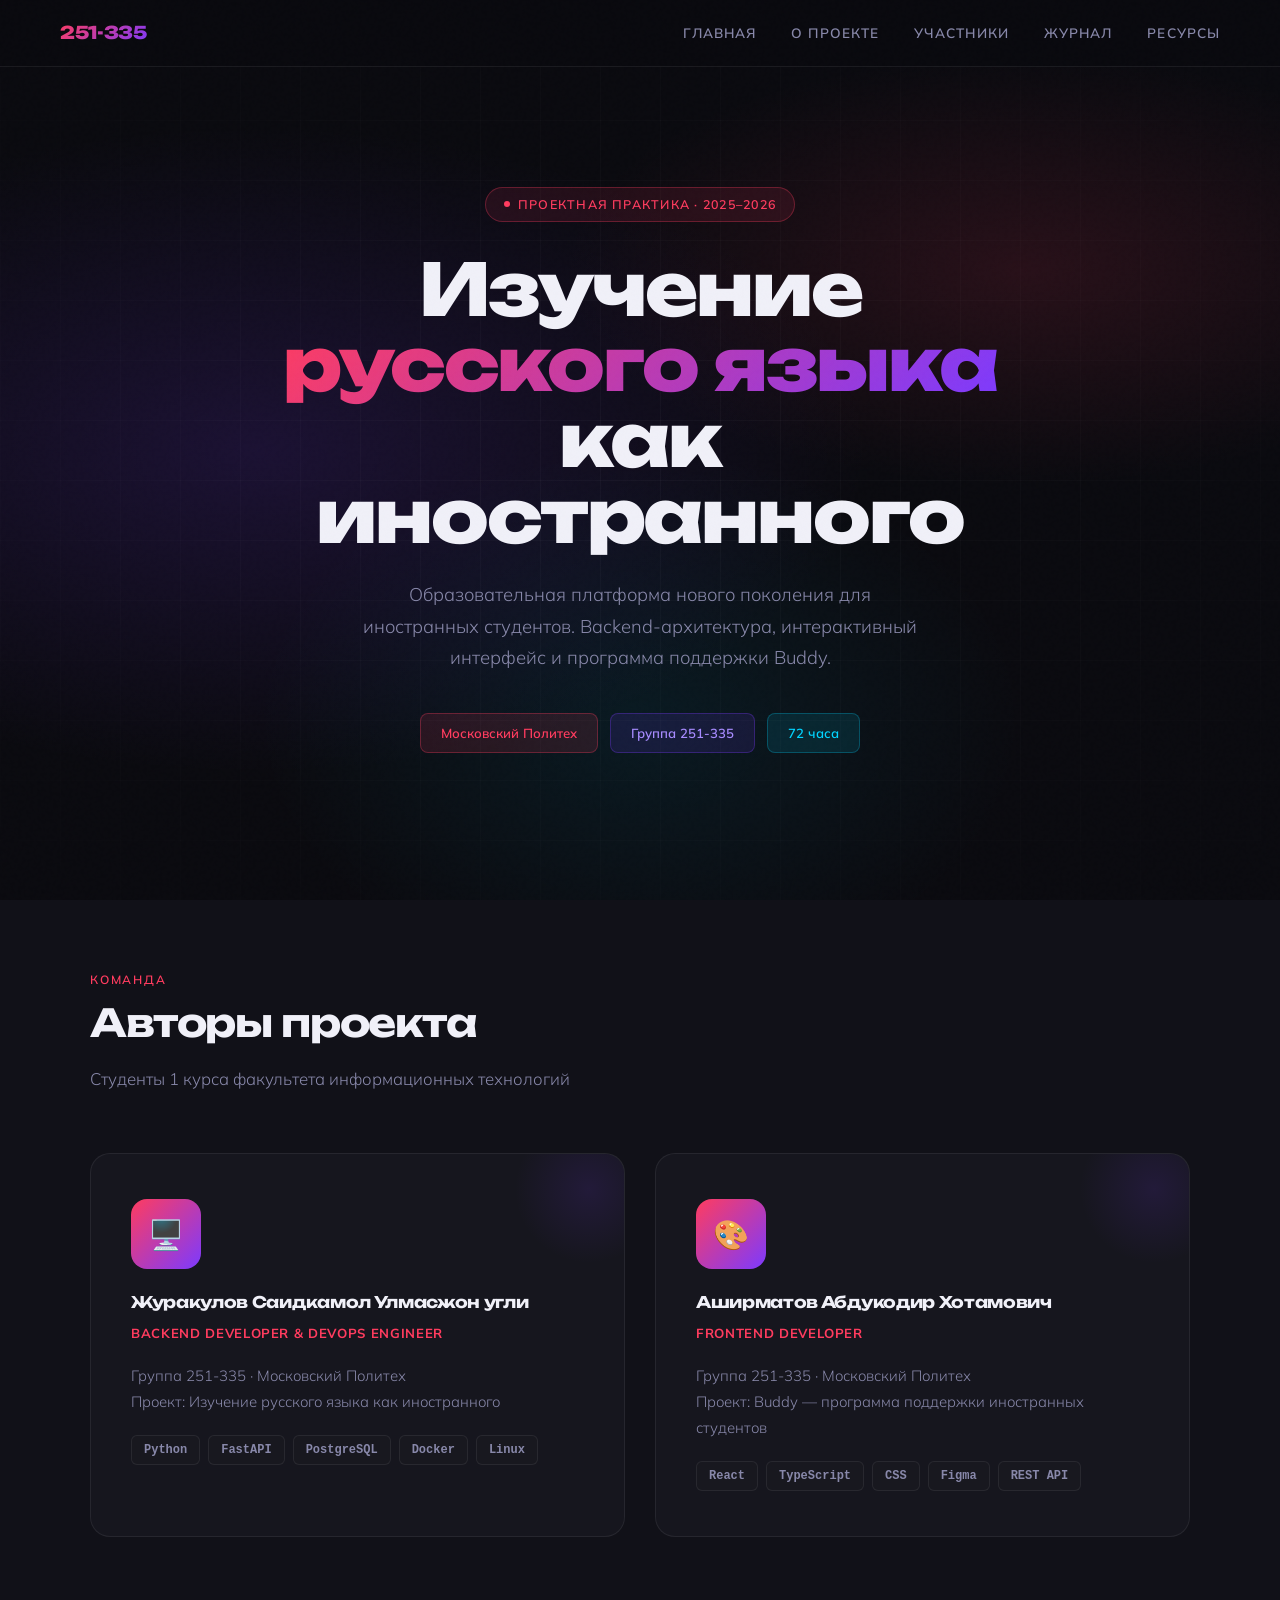
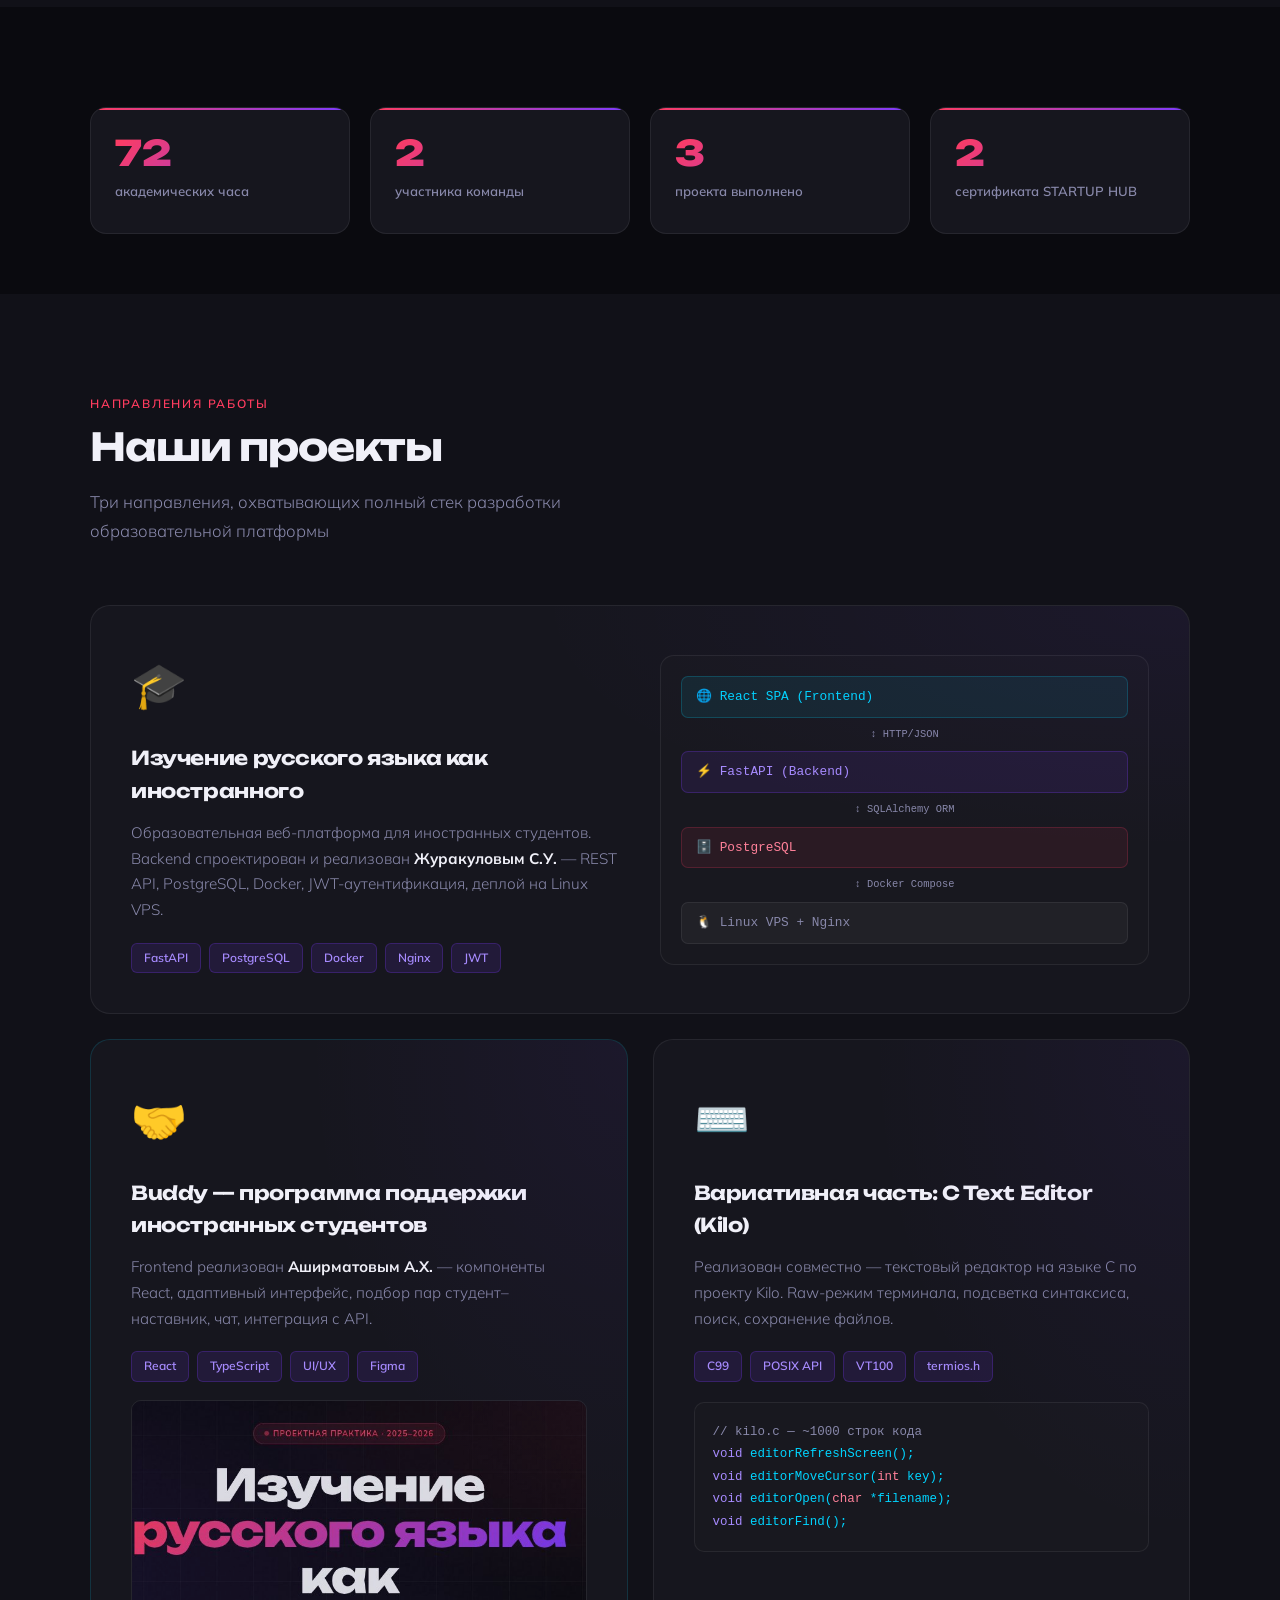
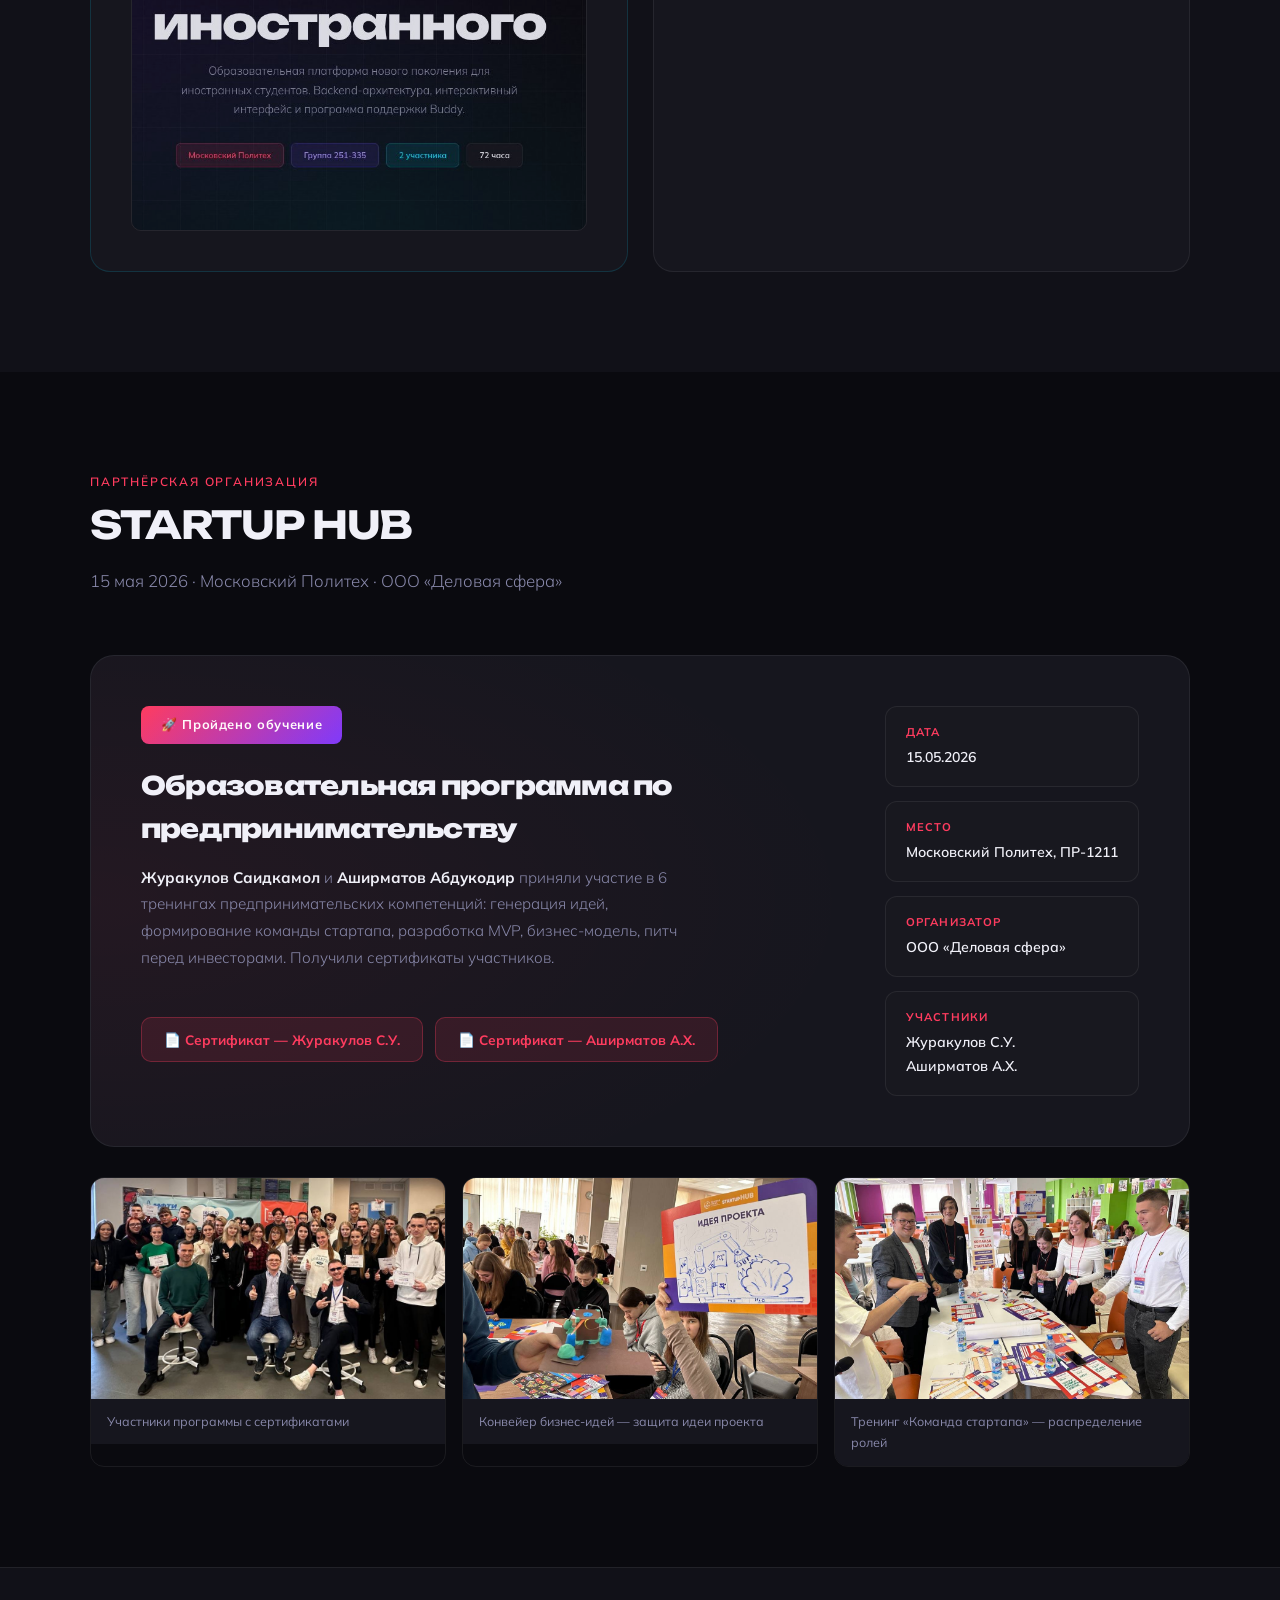
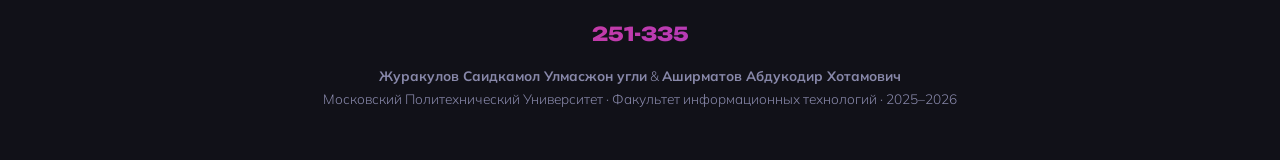
==== index.html @ aa615dcf "full" ====
<!DOCTYPE html>
<html lang="ru">
<head>
  <meta charset="UTF-8" />
  <meta name="viewport" content="width=device-width, initial-scale=1.0" />
  <title>Проектная практика — Группа 251-335</title>
  <link rel="stylesheet" href="style.css" />
</head>
<body>

<nav>
  <a href="index.html" class="nav-logo">251-335</a>
  <ul class="nav-links">
    <li><a href="index.html">Главная</a></li>
    <li><a href="about.html">О проекте</a></li>
    <li><a href="members.html">Участники</a></li>
    <li><a href="journal.html">Журнал</a></li>
    <li><a href="resources.html">Ресурсы</a></li>
  </ul>
</nav>

<!-- HERO -->
<section class="hero">
  <div class="hero-bg"></div>
  <div class="hero-grid"></div>
  <div class="hero-content">
    <div class="hero-tag">Проектная практика · 2025–2026</div>
    <h1>Изучение <span class="grad">русского языка</span><br/>как иностранного</h1>
    <p>Образовательная платформа нового поколения для иностранных студентов. Backend-архитектура, интерактивный интерфейс и программа поддержки Buddy.</p>
    <div class="hero-badges">
      <span class="badge accent">Московский Политех</span>
      <span class="badge accent2">Группа 251-335</span>
      <span class="badge accent3">72 часа</span>
    </div>
  </div>
</section>

<!-- TEAM INTRO -->
<section style="background:var(--bg2); padding:70px 60px;">
  <div class="container">
    <div class="section-label">Команда</div>
    <h2 class="section-title">Авторы проекта</h2>
    <p class="section-desc">Студенты 1 курса факультета информационных технологий</p>
    <div class="members-grid">
      <div class="member-card">
        <div class="member-avatar">🖥️</div>
        <h3>Журакулов Саидкамол Улмасжон угли</h3>
        <div class="member-role">Backend Developer &amp; DevOps Engineer</div>
        <p>Группа 251-335 · Московский Политех<br/>Проект: Изучение русского языка как иностранного</p>
        <div class="member-skills">
          <span class="skill-tag">Python</span>
          <span class="skill-tag">FastAPI</span>
          <span class="skill-tag">PostgreSQL</span>
          <span class="skill-tag">Docker</span>
          <span class="skill-tag">Linux</span>
        </div>
      </div>
      <div class="member-card">
        <div class="member-avatar">🎨</div>
        <h3>Аширматов Абдукодир Хотамович</h3>
        <div class="member-role">Frontend Developer</div>
        <p>Группа 251-335 · Московский Политех<br/>Проект: Buddy — программа поддержки иностранных студентов</p>
        <div class="member-skills">
          <span class="skill-tag">React</span>
          <span class="skill-tag">TypeScript</span>
          <span class="skill-tag">CSS</span>
          <span class="skill-tag">Figma</span>
          <span class="skill-tag">REST API</span>
        </div>
      </div>
    </div>
  </div>
</section>

<!-- STATS -->
<section style="background:var(--bg); padding:60px;">
  <div class="container">
    <div class="about-stats" style="grid-template-columns:repeat(4,1fr);">
      <div class="stat-box"><span class="num">72</span><span class="label">академических часа</span></div>
      <div class="stat-box"><span class="num">2</span><span class="label">участника команды</span></div>
      <div class="stat-box"><span class="num">3</span><span class="label">проекта выполнено</span></div>
      <div class="stat-box"><span class="num">2</span><span class="label">сертификата STARTUP HUB</span></div>
    </div>
  </div>
</section>

<!-- PROJECTS -->
<section style="background:var(--bg2);">
  <div class="container">
    <div class="section-label">Направления работы</div>
    <h2 class="section-title">Наши проекты</h2>
    <p class="section-desc">Три направления, охватывающих полный стек разработки образовательной платформы</p>

    <div class="project-card featured" style="margin-bottom:25px;">
      <div>
        <div class="project-icon">🎓</div>
        <h3>Изучение русского языка как иностранного</h3>
        <p>Образовательная веб-платформа для иностранных студентов. Backend спроектирован и реализован <strong style="color:var(--text);">Журакуловым С.У.</strong> — REST API, PostgreSQL, Docker, JWT-аутентификация, деплой на Linux VPS.</p>
        <div class="project-tags">
          <span class="ptag">FastAPI</span><span class="ptag">PostgreSQL</span>
          <span class="ptag">Docker</span><span class="ptag">Nginx</span><span class="ptag">JWT</span>
        </div>
      </div>
      <div>
        <div style="background:var(--bg3);border:1px solid var(--border);border-radius:14px;padding:20px;font-family:'Courier New',monospace;font-size:0.8rem;display:flex;flex-direction:column;gap:8px;">
          <div style="background:rgba(0,212,255,0.08);border:1px solid rgba(0,212,255,0.2);border-radius:7px;padding:9px 14px;color:#00d4ff;">🌐 React SPA (Frontend)</div>
          <div style="text-align:center;color:var(--muted);font-size:0.65rem;">↕ HTTP/JSON</div>
          <div style="background:rgba(124,58,255,0.1);border:1px solid rgba(124,58,255,0.25);border-radius:7px;padding:9px 14px;color:#a78bff;">⚡ FastAPI (Backend)</div>
          <div style="text-align:center;color:var(--muted);font-size:0.65rem;">↕ SQLAlchemy ORM</div>
          <div style="background:rgba(255,60,95,0.08);border:1px solid rgba(255,60,95,0.2);border-radius:7px;padding:9px 14px;color:#ff8099;">🗄️ PostgreSQL</div>
          <div style="text-align:center;color:var(--muted);font-size:0.65rem;">↕ Docker Compose</div>
          <div style="background:rgba(255,255,255,0.04);border:1px solid var(--border);border-radius:7px;padding:9px 14px;color:var(--muted);">🐧 Linux VPS + Nginx</div>
        </div>
      </div>
    </div>

    <div class="projects-grid">
      <div class="project-card" style="border-color:rgba(0,212,255,0.15);">
        <div class="project-icon">🤝</div>
        <h3>Buddy — программа поддержки иностранных студентов</h3>
        <p>Frontend реализован <strong style="color:var(--text);">Аширматовым А.Х.</strong> — компоненты React, адаптивный интерфейс, подбор пар студент–наставник, чат, интеграция с API.</p>
        <div class="project-tags" style="margin-top:14px;">
          <span class="ptag">React</span><span class="ptag">TypeScript</span>
          <span class="ptag">UI/UX</span><span class="ptag">Figma</span>
        </div>
        <div style="margin-top:18px;border-radius:10px;overflow:hidden;border:1px solid var(--border);">
          <img src="img/buddy_screenshot.png" alt="Buddy platform screenshot" style="width:100%;display:block;opacity:0.9;" />
        </div>
      </div>

      <div class="project-card">
        <div class="project-icon">⌨️</div>
        <h3>Вариативная часть: C Text Editor (Kilo)</h3>
        <p>Реализован совместно — текстовый редактор на языке C по проекту Kilo. Raw-режим терминала, подсветка синтаксиса, поиск, сохранение файлов.</p>
        <div class="project-tags" style="margin-top:14px;">
          <span class="ptag">C99</span><span class="ptag">POSIX API</span>
          <span class="ptag">VT100</span><span class="ptag">termios.h</span>
        </div>
        <div style="margin-top:20px;background:var(--bg3);border:1px solid var(--border);border-radius:10px;padding:18px;font-family:'Courier New',monospace;font-size:0.78rem;color:#00d4ff;line-height:1.8;">
          <span style="color:var(--muted);">// kilo.c — ~1000 строк кода</span><br/>
          <span style="color:#a78bff;">void</span> editorRefreshScreen();<br/>
          <span style="color:#a78bff;">void</span> editorMoveCursor(<span style="color:#ff8099;">int</span> key);<br/>
          <span style="color:#a78bff;">void</span> editorOpen(<span style="color:#ff8099;">char</span> *filename);<br/>
          <span style="color:#a78bff;">void</span> editorFind();<br/>
        </div>
      </div>
    </div>
  </div>
</section>

<!-- STARTUP HUB -->
<section style="background:var(--bg);">
  <div class="container">
    <div class="section-label">Партнёрская организация</div>
    <h2 class="section-title">STARTUP HUB</h2>
    <p class="section-desc">15 мая 2026 · Московский Политех · ООО «Деловая сфера»</p>

    <div class="event-card">
      <div>
        <div class="event-badge">🚀 Пройдено обучение</div>
        <h3>Образовательная программа по предпринимательству</h3>
        <p>
          <strong style="color:var(--text);">Журакулов Саидкамол</strong> и
          <strong style="color:var(--text);">Аширматов Абдукодир</strong> приняли участие
          в 6 тренингах предпринимательских компетенций: генерация идей, формирование команды стартапа,
          разработка MVP, бизнес-модель, питч перед инвесторами. Получили сертификаты участников.
        </p>
        <div style="display:flex;gap:12px;flex-wrap:wrap;margin-top:22px;">
          <a href="img/cert1.pdf" target="_blank" class="cert-link">📄 Сертификат — Журакулов С.У.</a>
          <a href="img/cert2.pdf" target="_blank" class="cert-link">📄 Сертификат — Аширматов А.Х.</a>
        </div>
      </div>
      <div class="event-meta">
        <div class="meta-item"><div class="mi-label">Дата</div><div class="mi-val">15.05.2026</div></div>
        <div class="meta-item"><div class="mi-label">Место</div><div class="mi-val">Московский Политех, ПР-1211</div></div>
        <div class="meta-item"><div class="mi-label">Организатор</div><div class="mi-val">ООО «Деловая сфера»</div></div>
        <div class="meta-item"><div class="mi-label">Участники</div><div class="mi-val">Журакулов С.У.<br/>Аширматов А.Х.</div></div>
      </div>
    </div>

    <div style="display:grid;grid-template-columns:1fr 1fr 1fr;gap:16px;margin-top:30px;">
      <div style="border-radius:14px;overflow:hidden;border:1px solid var(--border);">
        <img src="img/startup1.png" alt="Участники STARTUP HUB с сертификатами" style="width:100%;display:block;aspect-ratio:16/10;object-fit:cover;" />
        <div style="padding:12px 16px;background:var(--card);font-size:0.78rem;color:var(--muted);">Участники программы с сертификатами</div>
      </div>
      <div style="border-radius:14px;overflow:hidden;border:1px solid var(--border);">
        <img src="img/startup2.png" alt="Конвейер бизнес-идей" style="width:100%;display:block;aspect-ratio:16/10;object-fit:cover;" />
        <div style="padding:12px 16px;background:var(--card);font-size:0.78rem;color:var(--muted);">Конвейер бизнес-идей — защита идеи проекта</div>
      </div>
      <div style="border-radius:14px;overflow:hidden;border:1px solid var(--border);">
        <img src="img/startup3.png" alt="Команда стартапа" style="width:100%;display:block;aspect-ratio:16/10;object-fit:cover;" />
        <div style="padding:12px 16px;background:var(--card);font-size:0.78rem;color:var(--muted);">Тренинг «Команда стартапа» — распределение ролей</div>
      </div>
    </div>
  </div>
</section>

<footer>
  <div class="footer-logo">251-335</div>
  <p>
    <strong>Журакулов Саидкамол Улмасжон угли</strong> &amp;
    <strong>Аширматов Абдукодир Хотамович</strong><br/>
    Московский Политехнический Университет · Факультет информационных технологий · 2025–2026
  </p>
</footer>

</body>
</html>
---- style.css ----
@import url('https://fonts.googleapis.com/css2?family=Unbounded:wght@300;400;600;800&family=Mulish:ital,wght@0,300;0,400;0,600;1,300&display=swap');

:root {
  --bg: #0a0a0f;
  --bg2: #111118;
  --bg3: #18181f;
  --accent: #ff3c5f;
  --accent2: #7c3aff;
  --accent3: #00d4ff;
  --text: #f0f0f8;
  --muted: #8888aa;
  --card: #16161e;
  --border: rgba(255,255,255,0.07);
  --grad: linear-gradient(135deg, #ff3c5f, #7c3aff);
}

*, *::before, *::after { margin: 0; padding: 0; box-sizing: border-box; }

html { scroll-behavior: smooth; }

body {
  font-family: 'Mulish', sans-serif;
  background: var(--bg);
  color: var(--text);
  line-height: 1.7;
  overflow-x: hidden;
}

/* ── NOISE TEXTURE OVERLAY ── */
body::before {
  content: '';
  position: fixed;
  inset: 0;
  background-image: url("data:image/svg+xml,%3Csvg viewBox='0 0 256 256' xmlns='http://www.w3.org/2000/svg'%3E%3Cfilter id='n'%3E%3CfeTurbulence type='fractalNoise' baseFrequency='0.9' numOctaves='4' stitchTiles='stitch'/%3E%3C/filter%3E%3Crect width='100%25' height='100%25' filter='url(%23n)' opacity='0.035'/%3E%3C/svg%3E");
  pointer-events: none;
  z-index: 9999;
  opacity: 0.4;
}

/* ── NAVBAR ── */
nav {
  position: fixed;
  top: 0; left: 0; right: 0;
  z-index: 1000;
  display: flex;
  justify-content: space-between;
  align-items: center;
  padding: 18px 60px;
  background: rgba(10,10,15,0.85);
  backdrop-filter: blur(20px);
  border-bottom: 1px solid var(--border);
}

.nav-logo {
  font-family: 'Unbounded', sans-serif;
  font-weight: 800;
  font-size: 1.1rem;
  text-decoration: none;
  background: var(--grad);
  -webkit-background-clip: text;
  -webkit-text-fill-color: transparent;
  background-clip: text;
  letter-spacing: -0.02em;
}

.nav-links {
  display: flex;
  gap: 35px;
  list-style: none;
}

.nav-links a {
  color: var(--muted);
  text-decoration: none;
  font-size: 0.85rem;
  font-weight: 600;
  letter-spacing: 0.08em;
  text-transform: uppercase;
  transition: color 0.3s;
}

.nav-links a:hover { color: var(--text); }

/* ── HERO ── */
.hero {
  min-height: 100vh;
  display: flex;
  align-items: center;
  justify-content: center;
  text-align: center;
  padding: 120px 40px 80px;
  position: relative;
  overflow: hidden;
}

.hero-bg {
  position: absolute;
  inset: 0;
  background:
    radial-gradient(ellipse 80% 60% at 20% 50%, rgba(124,58,255,0.15) 0%, transparent 60%),
    radial-gradient(ellipse 60% 40% at 80% 30%, rgba(255,60,95,0.12) 0%, transparent 60%),
    radial-gradient(ellipse 50% 50% at 50% 80%, rgba(0,212,255,0.08) 0%, transparent 60%);
}

.hero-grid {
  position: absolute;
  inset: 0;
  background-image:
    linear-gradient(rgba(255,255,255,0.03) 1px, transparent 1px),
    linear-gradient(90deg, rgba(255,255,255,0.03) 1px, transparent 1px);
  background-size: 60px 60px;
  mask-image: radial-gradient(ellipse 80% 80% at 50% 50%, black, transparent);
}

.hero-content { position: relative; z-index: 1; max-width: 800px; }

.hero-tag {
  display: inline-flex;
  align-items: center;
  gap: 8px;
  background: rgba(255,60,95,0.1);
  border: 1px solid rgba(255,60,95,0.3);
  color: #ff3c5f;
  padding: 6px 18px;
  border-radius: 100px;
  font-size: 0.78rem;
  font-weight: 600;
  letter-spacing: 0.1em;
  text-transform: uppercase;
  margin-bottom: 30px;
  animation: fadeUp 0.8s ease both;
}

.hero-tag::before {
  content: '';
  width: 6px; height: 6px;
  background: #ff3c5f;
  border-radius: 50%;
  animation: pulse 2s infinite;
}

@keyframes pulse {
  0%, 100% { opacity: 1; transform: scale(1); }
  50% { opacity: 0.5; transform: scale(1.3); }
}

.hero h1 {
  font-family: 'Unbounded', sans-serif;
  font-size: clamp(2.2rem, 6vw, 4.5rem);
  font-weight: 800;
  line-height: 1.05;
  letter-spacing: -0.03em;
  margin-bottom: 25px;
  animation: fadeUp 0.8s 0.1s ease both;
}

.hero h1 .grad {
  background: var(--grad);
  -webkit-background-clip: text;
  -webkit-text-fill-color: transparent;
  background-clip: text;
}

.hero p {
  font-size: 1.15rem;
  color: var(--muted);
  max-width: 560px;
  margin: 0 auto 40px;
  font-weight: 300;
  animation: fadeUp 0.8s 0.2s ease both;
}

.hero-badges {
  display: flex;
  gap: 12px;
  justify-content: center;
  flex-wrap: wrap;
  animation: fadeUp 0.8s 0.3s ease both;
}

.badge {
  background: var(--card);
  border: 1px solid var(--border);
  color: var(--text);
  padding: 8px 20px;
  border-radius: 8px;
  font-size: 0.82rem;
  font-weight: 600;
}

.badge.accent { background: rgba(255,60,95,0.12); border-color: rgba(255,60,95,0.3); color: #ff3c5f; }
.badge.accent2 { background: rgba(124,58,255,0.12); border-color: rgba(124,58,255,0.3); color: #a78bff; }
.badge.accent3 { background: rgba(0,212,255,0.1); border-color: rgba(0,212,255,0.25); color: #00d4ff; }

@keyframes fadeUp {
  from { opacity: 0; transform: translateY(24px); }
  to { opacity: 1; transform: translateY(0); }
}

/* ── SECTIONS ── */
section { padding: 100px 60px; }

.container { max-width: 1100px; margin: 0 auto; }

.section-label {
  font-size: 0.75rem;
  font-weight: 600;
  letter-spacing: 0.15em;
  text-transform: uppercase;
  color: var(--accent);
  margin-bottom: 12px;
}

.section-title {
  font-family: 'Unbounded', sans-serif;
  font-size: clamp(1.8rem, 3vw, 2.8rem);
  font-weight: 700;
  letter-spacing: -0.03em;
  line-height: 1.1;
  margin-bottom: 20px;
  color: var(--text);
}

.section-desc {
  color: var(--muted);
  font-size: 1.05rem;
  max-width: 560px;
  font-weight: 300;
  margin-bottom: 60px;
}

/* ── ABOUT SECTION ── */
#about { background: var(--bg2); }

.about-grid {
  display: grid;
  grid-template-columns: 1fr 1fr;
  gap: 60px;
  align-items: start;
}

.about-stats {
  display: grid;
  grid-template-columns: 1fr 1fr;
  gap: 20px;
  margin-top: 40px;
}

.stat-box {
  background: var(--card);
  border: 1px solid var(--border);
  border-radius: 16px;
  padding: 28px 24px;
  position: relative;
  overflow: hidden;
}

.stat-box::before {
  content: '';
  position: absolute;
  top: 0; left: 0; right: 0;
  height: 2px;
  background: var(--grad);
}

.stat-box .num {
  font-family: 'Unbounded', sans-serif;
  font-size: 2.2rem;
  font-weight: 800;
  background: var(--grad);
  -webkit-background-clip: text;
  -webkit-text-fill-color: transparent;
  background-clip: text;
  display: block;
  line-height: 1;
  margin-bottom: 6px;
}

.stat-box .label {
  color: var(--muted);
  font-size: 0.82rem;
  font-weight: 600;
}

.about-text p {
  color: var(--muted);
  margin-bottom: 18px;
  font-size: 1rem;
  font-weight: 300;
}

.about-text p strong { color: var(--text); font-weight: 600; }

.tech-list {
  display: flex;
  flex-wrap: wrap;
  gap: 10px;
  margin-top: 20px;
}

.tech-tag {
  background: var(--bg3);
  border: 1px solid var(--border);
  color: var(--muted);
  padding: 5px 14px;
  border-radius: 6px;
  font-size: 0.8rem;
  font-weight: 600;
  font-family: 'Courier New', monospace;
}

/* ── PROJECTS SECTION ── */
#projects { background: var(--bg); }

.projects-grid {
  display: grid;
  grid-template-columns: 1fr 1fr;
  gap: 25px;
}

.project-card {
  background: var(--card);
  border: 1px solid var(--border);
  border-radius: 20px;
  padding: 40px;
  position: relative;
  overflow: hidden;
  transition: border-color 0.3s, transform 0.3s;
  cursor: default;
}

.project-card:hover {
  border-color: rgba(255,60,95,0.3);
  transform: translateY(-4px);
}

.project-card.featured {
  grid-column: span 2;
  display: grid;
  grid-template-columns: 1fr 1fr;
  gap: 40px;
  align-items: center;
}

.project-card::after {
  content: '';
  position: absolute;
  top: 0; left: 0; right: 0; bottom: 0;
  background: radial-gradient(ellipse 60% 60% at 100% 0%, rgba(124,58,255,0.06), transparent);
  pointer-events: none;
}

.project-icon {
  font-size: 2.8rem;
  margin-bottom: 20px;
}

.project-card h3 {
  font-family: 'Unbounded', sans-serif;
  font-size: 1.2rem;
  font-weight: 700;
  margin-bottom: 12px;
  letter-spacing: -0.02em;
}

.project-card p {
  color: var(--muted);
  font-size: 0.95rem;
  font-weight: 300;
  line-height: 1.7;
  margin-bottom: 20px;
}

.project-tags { display: flex; flex-wrap: wrap; gap: 8px; }

.ptag {
  background: rgba(124,58,255,0.12);
  border: 1px solid rgba(124,58,255,0.25);
  color: #a78bff;
  padding: 4px 12px;
  border-radius: 6px;
  font-size: 0.75rem;
  font-weight: 600;
}

/* ── MEMBERS SECTION ── */
#members { background: var(--bg2); }

.members-grid {
  display: grid;
  grid-template-columns: 1fr 1fr;
  gap: 30px;
}

.member-card {
  background: var(--card);
  border: 1px solid var(--border);
  border-radius: 20px;
  padding: 45px 40px;
  position: relative;
  overflow: hidden;
  transition: border-color 0.3s;
}

.member-card:hover { border-color: rgba(255,60,95,0.25); }

.member-card::before {
  content: '';
  position: absolute;
  top: -40px; right: -40px;
  width: 150px; height: 150px;
  border-radius: 50%;
  background: radial-gradient(circle, rgba(124,58,255,0.12), transparent 70%);
}

.member-avatar {
  width: 70px; height: 70px;
  border-radius: 16px;
  background: var(--grad);
  display: flex;
  align-items: center;
  justify-content: center;
  font-size: 1.8rem;
  margin-bottom: 20px;
  position: relative;
  z-index: 1;
}

.member-card h3 {
  font-family: 'Unbounded', sans-serif;
  font-size: 1rem;
  font-weight: 700;
  margin-bottom: 6px;
  letter-spacing: -0.02em;
  position: relative;
  z-index: 1;
}

.member-role {
  color: var(--accent);
  font-size: 0.82rem;
  font-weight: 700;
  letter-spacing: 0.05em;
  text-transform: uppercase;
  margin-bottom: 18px;
  position: relative;
  z-index: 1;
}

.member-card p {
  color: var(--muted);
  font-size: 0.93rem;
  font-weight: 300;
  line-height: 1.75;
  margin-bottom: 20px;
  position: relative;
  z-index: 1;
}

.member-skills { display: flex; flex-wrap: wrap; gap: 8px; position: relative; z-index: 1; }

.skill-tag {
  background: var(--bg3);
  border: 1px solid var(--border);
  color: var(--muted);
  padding: 4px 12px;
  border-radius: 6px;
  font-size: 0.75rem;
  font-weight: 600;
  font-family: 'Courier New', monospace;
}

/* ── JOURNAL SECTION ── */
#journal { background: var(--bg); }

.journal-list { display: flex; flex-direction: column; gap: 20px; }

.journal-card {
  background: var(--card);
  border: 1px solid var(--border);
  border-radius: 16px;
  padding: 35px 40px;
  display: grid;
  grid-template-columns: 100px 1fr;
  gap: 35px;
  align-items: start;
  transition: border-color 0.3s;
}

.journal-card:hover { border-color: rgba(0,212,255,0.2); }

.journal-date {
  text-align: center;
  background: var(--bg3);
  border-radius: 12px;
  padding: 16px 12px;
  border: 1px solid var(--border);
}

.journal-date .month {
  font-size: 0.7rem;
  font-weight: 700;
  letter-spacing: 0.1em;
  text-transform: uppercase;
  color: var(--accent3);
  margin-bottom: 4px;
}

.journal-date .day {
  font-family: 'Unbounded', sans-serif;
  font-size: 2rem;
  font-weight: 800;
  color: var(--text);
  line-height: 1;
}

.journal-content h3 {
  font-family: 'Unbounded', sans-serif;
  font-size: 1.1rem;
  font-weight: 700;
  margin-bottom: 10px;
  letter-spacing: -0.02em;
}

.journal-content p {
  color: var(--muted);
  font-size: 0.95rem;
  font-weight: 300;
  line-height: 1.75;
}

.journal-tag {
  display: inline-block;
  margin-top: 14px;
  background: rgba(0,212,255,0.1);
  border: 1px solid rgba(0,212,255,0.2);
  color: var(--accent3);
  padding: 3px 12px;
  border-radius: 6px;
  font-size: 0.75rem;
  font-weight: 600;
}

/* ── RESOURCES SECTION ── */
#resources { background: var(--bg2); }

.resources-grid {
  display: grid;
  grid-template-columns: repeat(3, 1fr);
  gap: 20px;
}

.resource-card {
  background: var(--card);
  border: 1px solid var(--border);
  border-radius: 16px;
  padding: 28px;
  text-decoration: none;
  color: inherit;
  transition: border-color 0.3s, transform 0.3s;
  display: block;
}

.resource-card:hover {
  border-color: rgba(124,58,255,0.35);
  transform: translateY(-3px);
}

.resource-card .r-icon { font-size: 2rem; margin-bottom: 14px; }

.resource-card h4 {
  font-family: 'Unbounded', sans-serif;
  font-size: 0.9rem;
  font-weight: 700;
  margin-bottom: 8px;
  letter-spacing: -0.01em;
}

.resource-card p {
  color: var(--muted);
  font-size: 0.82rem;
  font-weight: 300;
  line-height: 1.6;
}

.resource-card .r-link {
  display: inline-block;
  margin-top: 14px;
  color: var(--accent2);
  font-size: 0.78rem;
  font-weight: 700;
  letter-spacing: 0.05em;
}

/* ── PARTNER EVENT SECTION ── */
#event { background: var(--bg); }

.event-card {
  background: var(--card);
  border: 1px solid var(--border);
  border-radius: 24px;
  padding: 50px;
  position: relative;
  overflow: hidden;
  display: grid;
  grid-template-columns: 1fr auto;
  gap: 40px;
  align-items: start;
}

.event-card::before {
  content: '';
  position: absolute;
  inset: 0;
  background: radial-gradient(ellipse 70% 70% at 0% 50%, rgba(255,60,95,0.06), transparent);
}

.event-badge {
  background: var(--grad);
  color: white;
  padding: 8px 20px;
  border-radius: 8px;
  font-size: 0.8rem;
  font-weight: 700;
  letter-spacing: 0.05em;
  display: inline-block;
  margin-bottom: 20px;
}

.event-card h3 {
  font-family: 'Unbounded', sans-serif;
  font-size: 1.6rem;
  font-weight: 800;
  letter-spacing: -0.03em;
  margin-bottom: 14px;
  position: relative;
}

.event-card > div:first-child p {
  color: var(--muted);
  font-size: 0.95rem;
  font-weight: 300;
  line-height: 1.75;
  max-width: 540px;
  position: relative;
}

.event-meta {
  display: flex;
  flex-direction: column;
  gap: 14px;
  min-width: 220px;
  position: relative;
}

.meta-item {
  background: var(--bg3);
  border: 1px solid var(--border);
  border-radius: 12px;
  padding: 16px 20px;
}

.meta-item .mi-label {
  font-size: 0.7rem;
  font-weight: 700;
  letter-spacing: 0.1em;
  text-transform: uppercase;
  color: var(--accent);
  margin-bottom: 4px;
}

.meta-item .mi-val {
  font-size: 0.88rem;
  font-weight: 600;
  color: var(--text);
}

.cert-link {
  display: inline-flex;
  align-items: center;
  gap: 8px;
  margin-top: 24px;
  background: rgba(255,60,95,0.12);
  border: 1px solid rgba(255,60,95,0.3);
  color: var(--accent);
  padding: 10px 22px;
  border-radius: 10px;
  text-decoration: none;
  font-size: 0.85rem;
  font-weight: 700;
  transition: background 0.3s;
  position: relative;
}

.cert-link:hover { background: rgba(255,60,95,0.2); }

/* ── FOOTER ── */
footer {
  background: var(--bg2);
  border-top: 1px solid var(--border);
  padding: 50px 60px;
  text-align: center;
}

footer .footer-logo {
  font-family: 'Unbounded', sans-serif;
  font-weight: 800;
  font-size: 1.2rem;
  background: var(--grad);
  -webkit-background-clip: text;
  -webkit-text-fill-color: transparent;
  background-clip: text;
  margin-bottom: 14px;
}

footer p {
  color: var(--muted);
  font-size: 0.85rem;
  font-weight: 300;
}

/* ── RESPONSIVE ── */
@media (max-width: 900px) {
  nav { padding: 15px 24px; }
  .nav-links { gap: 18px; }
  section { padding: 70px 24px; }
  .about-grid, .projects-grid, .members-grid { grid-template-columns: 1fr; }
  .project-card.featured { grid-column: 1; grid-template-columns: 1fr; }
  .resources-grid { grid-template-columns: 1fr 1fr; }
  .event-card { grid-template-columns: 1fr; }
  .journal-card { grid-template-columns: 1fr; }
}

@media (max-width: 560px) {
  .nav-links { display: none; }
  .resources-grid { grid-template-columns: 1fr; }
}
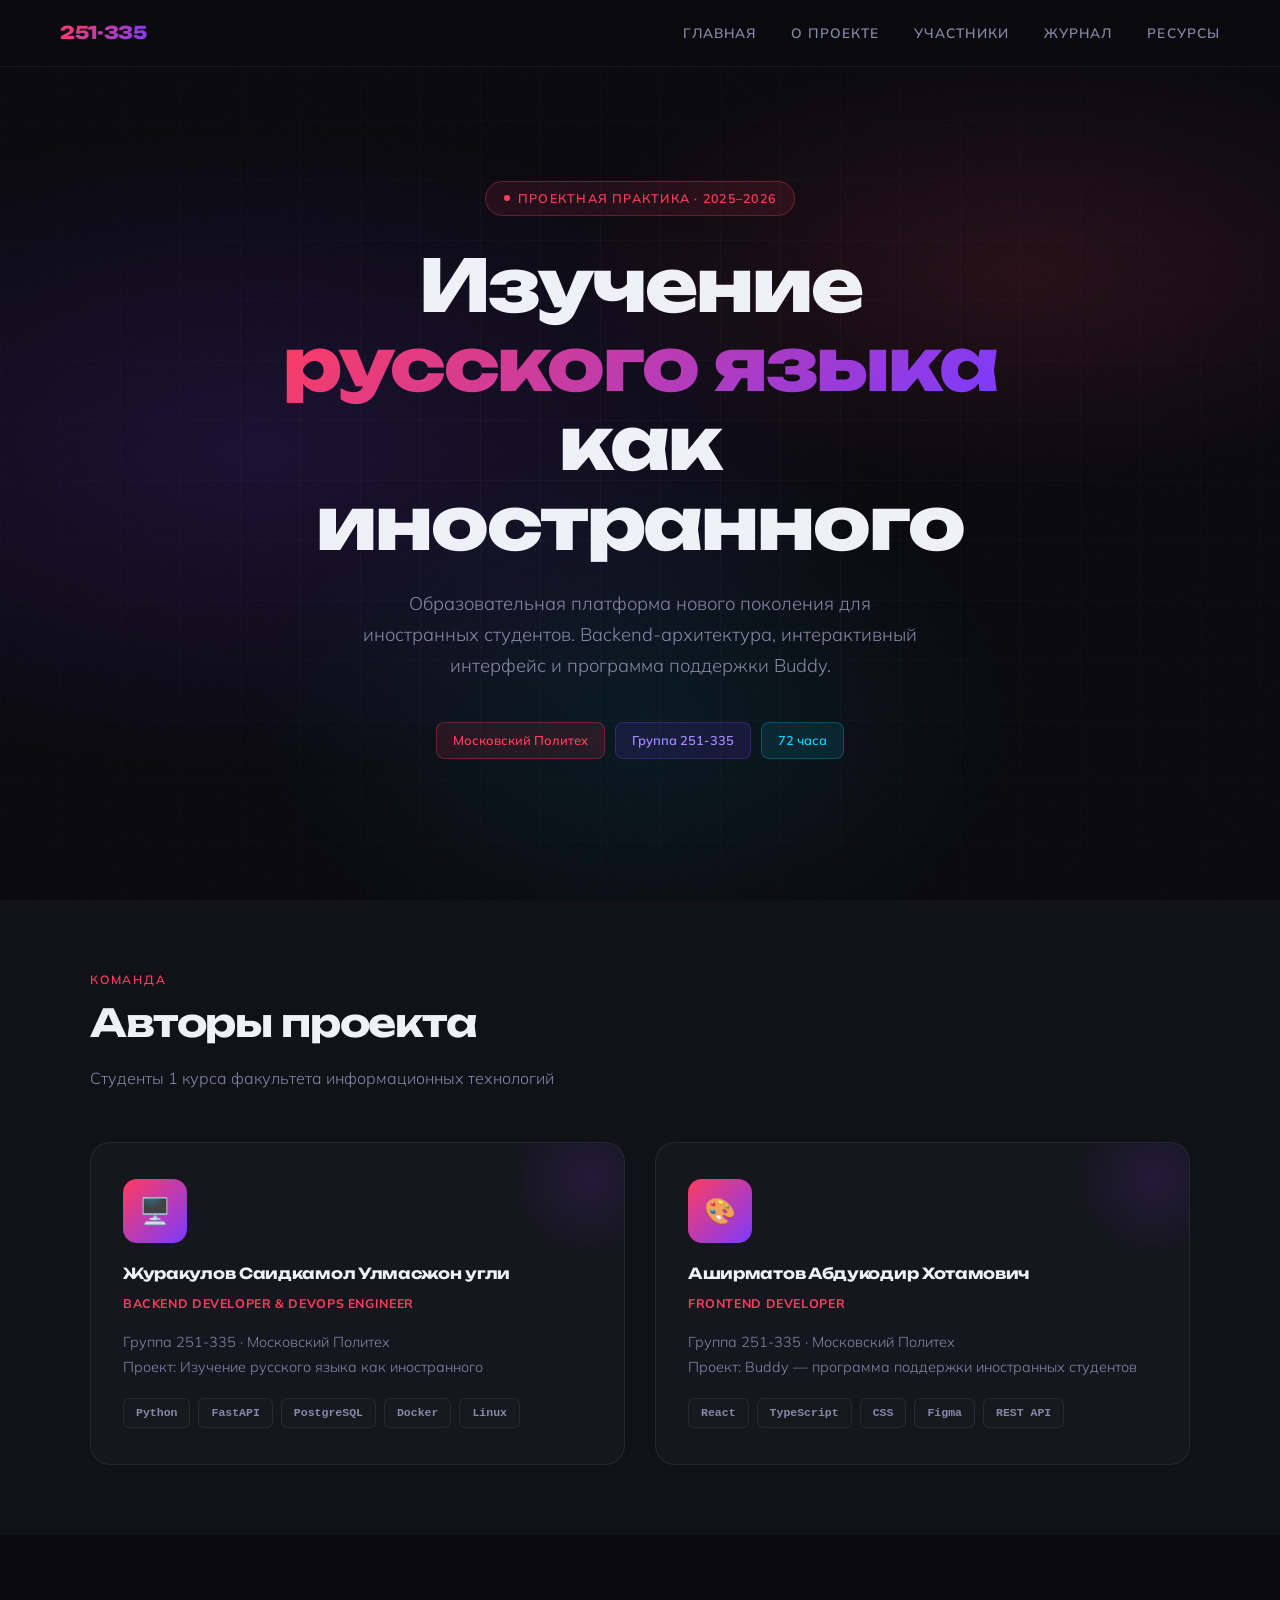
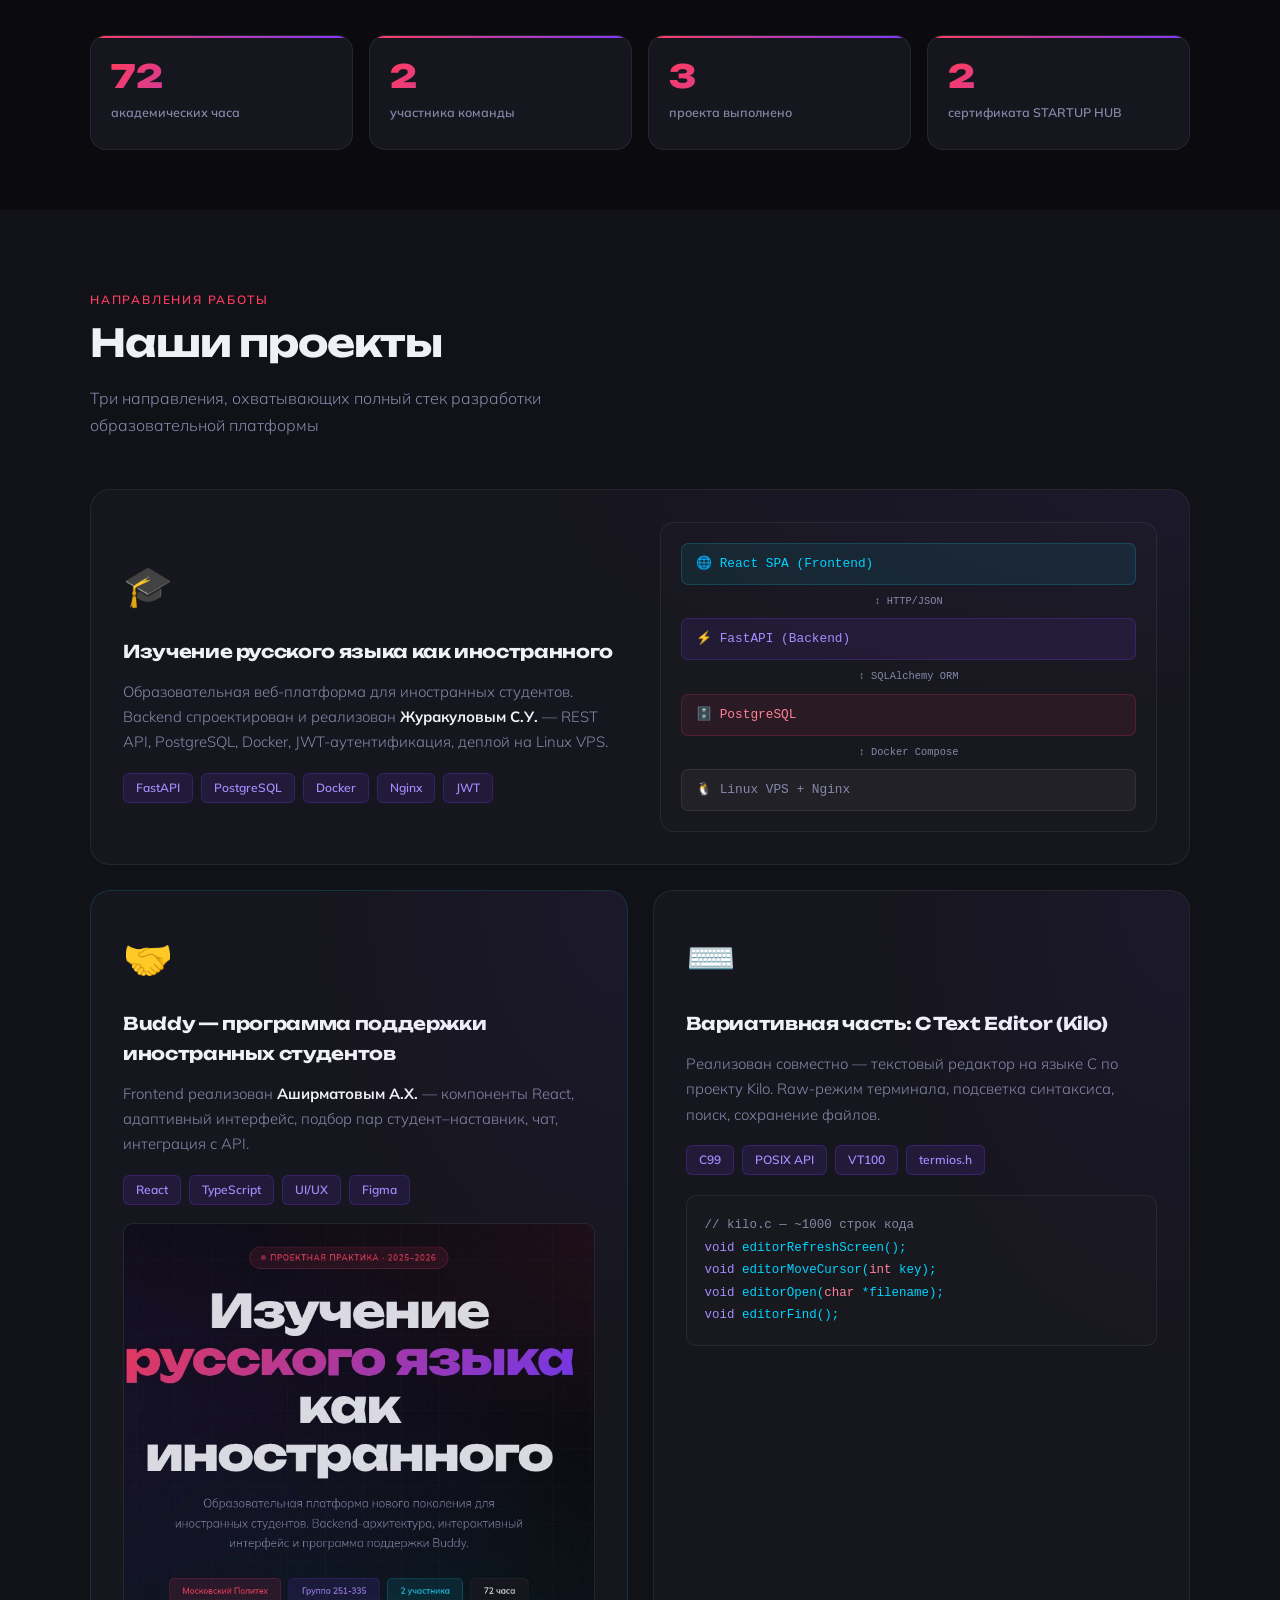
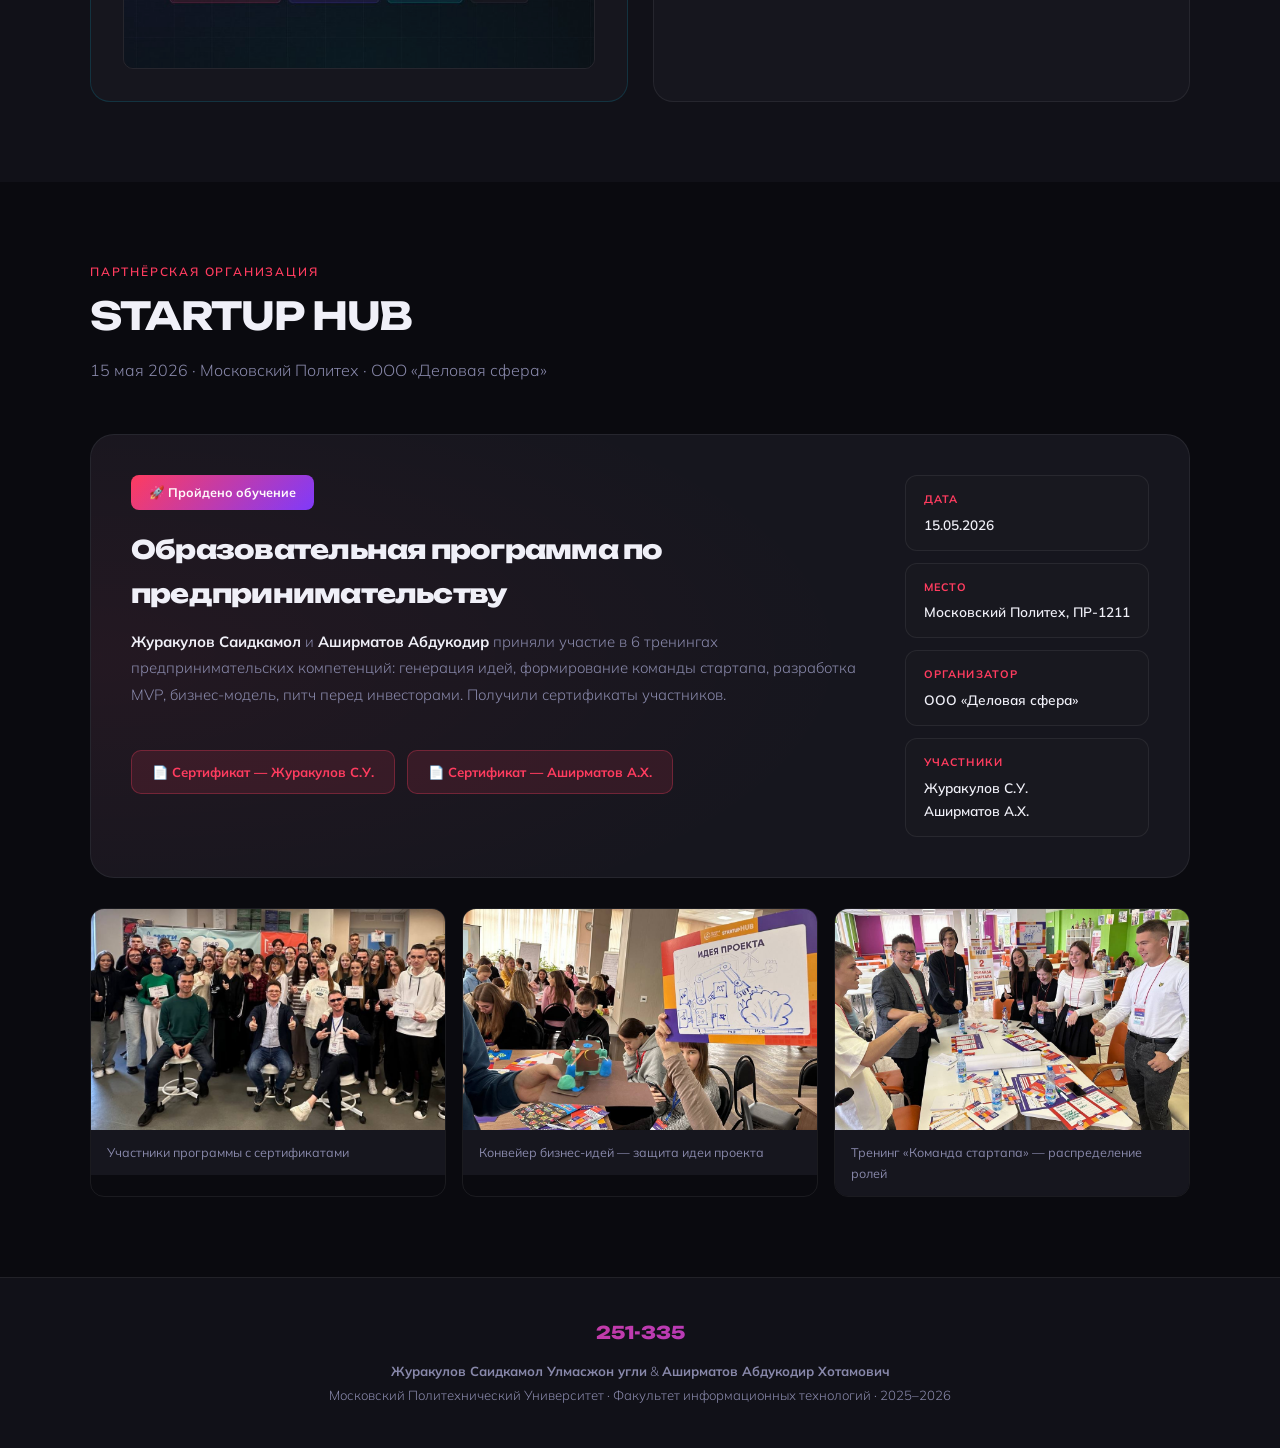
==== commit baec0df7: "adaptive" ====
--- a/index.html
+++ b/index.html
@@ -17,7 +17,18 @@
     <li><a href="journal.html">Журнал</a></li>
     <li><a href="resources.html">Ресурсы</a></li>
   </ul>
+  <button class="hamburger" id="hamburger" aria-label="Меню">
+    <span></span><span></span><span></span>
+  </button>
 </nav>
+
+<div class="mobile-menu" id="mobileMenu">
+  <a href="index.html" onclick="closeMenu()">Главная</a>
+  <a href="about.html" onclick="closeMenu()">О проекте</a>
+  <a href="members.html" onclick="closeMenu()">Участники</a>
+  <a href="journal.html" onclick="closeMenu()">Журнал</a>
+  <a href="resources.html" onclick="closeMenu()">Ресурсы</a>
+</div>
 
 <!-- HERO -->
 <section class="hero">
@@ -204,5 +215,20 @@
   </p>
 </footer>
 
+
+<script>
+const hamburger = document.getElementById("hamburger");
+const mobileMenu = document.getElementById("mobileMenu");
+hamburger.addEventListener("click", () => {
+  hamburger.classList.toggle("open");
+  mobileMenu.classList.toggle("open");
+  document.body.style.overflow = mobileMenu.classList.contains("open") ? "hidden" : "";
+});
+function closeMenu() {
+  hamburger.classList.remove("open");
+  mobileMenu.classList.remove("open");
+  document.body.style.overflow = "";
+}
+</script>
 </body>
 </html>
--- a/style.css
+++ b/style.css
@@ -15,9 +15,7 @@
 }
 
 *, *::before, *::after { margin: 0; padding: 0; box-sizing: border-box; }
-
 html { scroll-behavior: smooth; }
-
 body {
   font-family: 'Mulish', sans-serif;
   background: var(--bg);
@@ -26,7 +24,6 @@
   overflow-x: hidden;
 }
 
-/* ── NOISE TEXTURE OVERLAY ── */
 body::before {
   content: '';
   position: fixed;
@@ -46,7 +43,7 @@
   justify-content: space-between;
   align-items: center;
   padding: 18px 60px;
-  background: rgba(10,10,15,0.85);
+  background: rgba(10,10,15,0.92);
   backdrop-filter: blur(20px);
   border-bottom: 1px solid var(--border);
 }
@@ -61,6 +58,8 @@
   -webkit-text-fill-color: transparent;
   background-clip: text;
   letter-spacing: -0.02em;
+  position: relative;
+  z-index: 1001;
 }
 
 .nav-links {
@@ -78,8 +77,54 @@
   text-transform: uppercase;
   transition: color 0.3s;
 }
-
 .nav-links a:hover { color: var(--text); }
+
+/* ── HAMBURGER ── */
+.hamburger {
+  display: none;
+  flex-direction: column;
+  gap: 5px;
+  cursor: pointer;
+  padding: 4px;
+  z-index: 1001;
+  background: none;
+  border: none;
+}
+.hamburger span {
+  display: block;
+  width: 24px;
+  height: 2px;
+  background: var(--text);
+  border-radius: 2px;
+  transition: all 0.3s;
+}
+.hamburger.open span:nth-child(1) { transform: translateY(7px) rotate(45deg); }
+.hamburger.open span:nth-child(2) { opacity: 0; }
+.hamburger.open span:nth-child(3) { transform: translateY(-7px) rotate(-45deg); }
+
+/* ── MOBILE MENU ── */
+.mobile-menu {
+  display: none;
+  position: fixed;
+  top: 0; left: 0; right: 0; bottom: 0;
+  background: rgba(10,10,15,0.98);
+  z-index: 999;
+  flex-direction: column;
+  align-items: center;
+  justify-content: center;
+  gap: 32px;
+}
+.mobile-menu.open { display: flex; }
+.mobile-menu a {
+  color: var(--text);
+  text-decoration: none;
+  font-family: 'Unbounded', sans-serif;
+  font-size: 1.4rem;
+  font-weight: 700;
+  letter-spacing: -0.02em;
+  transition: color 0.3s;
+}
+.mobile-menu a:hover { color: var(--accent); }
 
 /* ── HERO ── */
 .hero {
@@ -88,31 +133,26 @@
   align-items: center;
   justify-content: center;
   text-align: center;
-  padding: 120px 40px 80px;
+  padding: 120px 24px 80px;
   position: relative;
   overflow: hidden;
 }
-
 .hero-bg {
-  position: absolute;
-  inset: 0;
+  position: absolute; inset: 0;
   background:
     radial-gradient(ellipse 80% 60% at 20% 50%, rgba(124,58,255,0.15) 0%, transparent 60%),
     radial-gradient(ellipse 60% 40% at 80% 30%, rgba(255,60,95,0.12) 0%, transparent 60%),
     radial-gradient(ellipse 50% 50% at 50% 80%, rgba(0,212,255,0.08) 0%, transparent 60%);
 }
-
 .hero-grid {
-  position: absolute;
-  inset: 0;
+  position: absolute; inset: 0;
   background-image:
     linear-gradient(rgba(255,255,255,0.03) 1px, transparent 1px),
     linear-gradient(90deg, rgba(255,255,255,0.03) 1px, transparent 1px);
   background-size: 60px 60px;
   mask-image: radial-gradient(ellipse 80% 80% at 50% 50%, black, transparent);
 }
-
-.hero-content { position: relative; z-index: 1; max-width: 800px; }
+.hero-content { position: relative; z-index: 1; max-width: 800px; width: 100%; }
 
 .hero-tag {
   display: inline-flex;
@@ -130,7 +170,6 @@
   margin-bottom: 30px;
   animation: fadeUp 0.8s ease both;
 }
-
 .hero-tag::before {
   content: '';
   width: 6px; height: 6px;
@@ -138,7 +177,6 @@
   border-radius: 50%;
   animation: pulse 2s infinite;
 }
-
 @keyframes pulse {
   0%, 100% { opacity: 1; transform: scale(1); }
   50% { opacity: 0.5; transform: scale(1.3); }
@@ -146,60 +184,54 @@
 
 .hero h1 {
   font-family: 'Unbounded', sans-serif;
-  font-size: clamp(2.2rem, 6vw, 4.5rem);
+  font-size: clamp(1.8rem, 6vw, 4.5rem);
   font-weight: 800;
-  line-height: 1.05;
+  line-height: 1.1;
   letter-spacing: -0.03em;
   margin-bottom: 25px;
   animation: fadeUp 0.8s 0.1s ease both;
 }
-
 .hero h1 .grad {
   background: var(--grad);
   -webkit-background-clip: text;
   -webkit-text-fill-color: transparent;
   background-clip: text;
 }
-
 .hero p {
-  font-size: 1.15rem;
+  font-size: clamp(0.95rem, 2.5vw, 1.15rem);
   color: var(--muted);
   max-width: 560px;
   margin: 0 auto 40px;
   font-weight: 300;
   animation: fadeUp 0.8s 0.2s ease both;
 }
-
 .hero-badges {
   display: flex;
-  gap: 12px;
+  gap: 10px;
   justify-content: center;
   flex-wrap: wrap;
   animation: fadeUp 0.8s 0.3s ease both;
 }
-
 .badge {
   background: var(--card);
   border: 1px solid var(--border);
   color: var(--text);
-  padding: 8px 20px;
+  padding: 7px 16px;
   border-radius: 8px;
-  font-size: 0.82rem;
-  font-weight: 600;
-}
-
-.badge.accent { background: rgba(255,60,95,0.12); border-color: rgba(255,60,95,0.3); color: #ff3c5f; }
+  font-size: 0.8rem;
+  font-weight: 600;
+}
+.badge.accent  { background: rgba(255,60,95,0.12); border-color: rgba(255,60,95,0.3); color: #ff3c5f; }
 .badge.accent2 { background: rgba(124,58,255,0.12); border-color: rgba(124,58,255,0.3); color: #a78bff; }
 .badge.accent3 { background: rgba(0,212,255,0.1); border-color: rgba(0,212,255,0.25); color: #00d4ff; }
 
 @keyframes fadeUp {
   from { opacity: 0; transform: translateY(24px); }
-  to { opacity: 1; transform: translateY(0); }
+  to   { opacity: 1; transform: translateY(0); }
 }
 
 /* ── SECTIONS ── */
-section { padding: 100px 60px; }
-
+section { padding: 80px 60px; }
 .container { max-width: 1100px; margin: 0 auto; }
 
 .section-label {
@@ -210,51 +242,43 @@
   color: var(--accent);
   margin-bottom: 12px;
 }
-
 .section-title {
   font-family: 'Unbounded', sans-serif;
-  font-size: clamp(1.8rem, 3vw, 2.8rem);
+  font-size: clamp(1.5rem, 3vw, 2.8rem);
   font-weight: 700;
   letter-spacing: -0.03em;
   line-height: 1.1;
   margin-bottom: 20px;
-  color: var(--text);
-}
-
+}
 .section-desc {
   color: var(--muted);
-  font-size: 1.05rem;
+  font-size: 1rem;
   max-width: 560px;
   font-weight: 300;
-  margin-bottom: 60px;
-}
-
-/* ── ABOUT SECTION ── */
-#about { background: var(--bg2); }
-
+  margin-bottom: 50px;
+}
+
+/* ── ABOUT ── */
 .about-grid {
   display: grid;
   grid-template-columns: 1fr 1fr;
   gap: 60px;
   align-items: start;
 }
-
 .about-stats {
   display: grid;
   grid-template-columns: 1fr 1fr;
-  gap: 20px;
+  gap: 16px;
   margin-top: 40px;
 }
-
 .stat-box {
   background: var(--card);
   border: 1px solid var(--border);
   border-radius: 16px;
-  padding: 28px 24px;
+  padding: 24px 20px;
   position: relative;
   overflow: hidden;
 }
-
 .stat-box::before {
   content: '';
   position: absolute;
@@ -262,10 +286,9 @@
   height: 2px;
   background: var(--grad);
 }
-
 .stat-box .num {
   font-family: 'Unbounded', sans-serif;
-  font-size: 2.2rem;
+  font-size: 2rem;
   font-weight: 800;
   background: var(--grad);
   -webkit-background-clip: text;
@@ -275,65 +298,33 @@
   line-height: 1;
   margin-bottom: 6px;
 }
-
-.stat-box .label {
-  color: var(--muted);
-  font-size: 0.82rem;
-  font-weight: 600;
-}
-
-.about-text p {
-  color: var(--muted);
-  margin-bottom: 18px;
-  font-size: 1rem;
-  font-weight: 300;
-}
-
+.stat-box .label { color: var(--muted); font-size: 0.78rem; font-weight: 600; }
+.about-text p { color: var(--muted); margin-bottom: 18px; font-size: 1rem; font-weight: 300; }
 .about-text p strong { color: var(--text); font-weight: 600; }
-
-.tech-list {
-  display: flex;
-  flex-wrap: wrap;
-  gap: 10px;
-  margin-top: 20px;
-}
-
+.tech-list { display: flex; flex-wrap: wrap; gap: 10px; margin-top: 20px; }
 .tech-tag {
   background: var(--bg3);
   border: 1px solid var(--border);
   color: var(--muted);
   padding: 5px 14px;
   border-radius: 6px;
-  font-size: 0.8rem;
+  font-size: 0.78rem;
   font-weight: 600;
   font-family: 'Courier New', monospace;
 }
 
-/* ── PROJECTS SECTION ── */
-#projects { background: var(--bg); }
-
-.projects-grid {
-  display: grid;
-  grid-template-columns: 1fr 1fr;
-  gap: 25px;
-}
-
+/* ── PROJECTS ── */
+.projects-grid { display: grid; grid-template-columns: 1fr 1fr; gap: 25px; }
 .project-card {
   background: var(--card);
   border: 1px solid var(--border);
   border-radius: 20px;
-  padding: 40px;
+  padding: 32px;
   position: relative;
   overflow: hidden;
   transition: border-color 0.3s, transform 0.3s;
-  cursor: default;
-}
-
-.project-card:hover {
-  border-color: rgba(255,60,95,0.3);
-  transform: translateY(-4px);
-}
-
+}
+.project-card:hover { border-color: rgba(255,60,95,0.3); transform: translateY(-4px); }
 .project-card.featured {
   grid-column: span 2;
   display: grid;
@@ -341,38 +332,23 @@
   gap: 40px;
   align-items: center;
 }
-
 .project-card::after {
   content: '';
   position: absolute;
-  top: 0; left: 0; right: 0; bottom: 0;
+  inset: 0;
   background: radial-gradient(ellipse 60% 60% at 100% 0%, rgba(124,58,255,0.06), transparent);
   pointer-events: none;
 }
-
-.project-icon {
-  font-size: 2.8rem;
-  margin-bottom: 20px;
-}
-
+.project-icon { font-size: 2.5rem; margin-bottom: 18px; }
 .project-card h3 {
   font-family: 'Unbounded', sans-serif;
-  font-size: 1.2rem;
+  font-size: 1.1rem;
   font-weight: 700;
   margin-bottom: 12px;
   letter-spacing: -0.02em;
 }
-
-.project-card p {
-  color: var(--muted);
-  font-size: 0.95rem;
-  font-weight: 300;
-  line-height: 1.7;
-  margin-bottom: 20px;
-}
-
+.project-card p { color: var(--muted); font-size: 0.93rem; font-weight: 300; line-height: 1.7; margin-bottom: 18px; }
 .project-tags { display: flex; flex-wrap: wrap; gap: 8px; }
-
 .ptag {
   background: rgba(124,58,255,0.12);
   border: 1px solid rgba(124,58,255,0.25);
@@ -383,27 +359,18 @@
   font-weight: 600;
 }
 
-/* ── MEMBERS SECTION ── */
-#members { background: var(--bg2); }
-
-.members-grid {
-  display: grid;
-  grid-template-columns: 1fr 1fr;
-  gap: 30px;
-}
-
+/* ── MEMBERS ── */
+.members-grid { display: grid; grid-template-columns: 1fr 1fr; gap: 30px; }
 .member-card {
   background: var(--card);
   border: 1px solid var(--border);
   border-radius: 20px;
-  padding: 45px 40px;
+  padding: 36px 32px;
   position: relative;
   overflow: hidden;
   transition: border-color 0.3s;
 }
-
 .member-card:hover { border-color: rgba(255,60,95,0.25); }
-
 .member-card::before {
   content: '';
   position: absolute;
@@ -412,194 +379,129 @@
   border-radius: 50%;
   background: radial-gradient(circle, rgba(124,58,255,0.12), transparent 70%);
 }
-
 .member-avatar {
-  width: 70px; height: 70px;
-  border-radius: 16px;
+  width: 64px; height: 64px;
+  border-radius: 14px;
   background: var(--grad);
   display: flex;
   align-items: center;
   justify-content: center;
-  font-size: 1.8rem;
-  margin-bottom: 20px;
+  font-size: 1.6rem;
+  margin-bottom: 18px;
   position: relative;
   z-index: 1;
 }
-
 .member-card h3 {
   font-family: 'Unbounded', sans-serif;
-  font-size: 1rem;
+  font-size: 0.95rem;
   font-weight: 700;
   margin-bottom: 6px;
   letter-spacing: -0.02em;
   position: relative;
   z-index: 1;
 }
-
 .member-role {
   color: var(--accent);
-  font-size: 0.82rem;
+  font-size: 0.78rem;
   font-weight: 700;
   letter-spacing: 0.05em;
   text-transform: uppercase;
-  margin-bottom: 18px;
+  margin-bottom: 16px;
   position: relative;
   z-index: 1;
 }
-
-.member-card p {
-  color: var(--muted);
-  font-size: 0.93rem;
-  font-weight: 300;
-  line-height: 1.75;
-  margin-bottom: 20px;
-  position: relative;
-  z-index: 1;
-}
-
+.member-card p { color: var(--muted); font-size: 0.9rem; font-weight: 300; line-height: 1.75; margin-bottom: 18px; position: relative; z-index: 1; }
 .member-skills { display: flex; flex-wrap: wrap; gap: 8px; position: relative; z-index: 1; }
-
 .skill-tag {
   background: var(--bg3);
   border: 1px solid var(--border);
   color: var(--muted);
   padding: 4px 12px;
   border-radius: 6px;
-  font-size: 0.75rem;
+  font-size: 0.72rem;
   font-weight: 600;
   font-family: 'Courier New', monospace;
 }
 
-/* ── JOURNAL SECTION ── */
-#journal { background: var(--bg); }
-
+/* ── JOURNAL ── */
 .journal-list { display: flex; flex-direction: column; gap: 20px; }
-
 .journal-card {
   background: var(--card);
   border: 1px solid var(--border);
   border-radius: 16px;
-  padding: 35px 40px;
+  padding: 28px 32px;
   display: grid;
-  grid-template-columns: 100px 1fr;
-  gap: 35px;
+  grid-template-columns: 90px 1fr;
+  gap: 28px;
   align-items: start;
   transition: border-color 0.3s;
 }
-
 .journal-card:hover { border-color: rgba(0,212,255,0.2); }
-
 .journal-date {
   text-align: center;
   background: var(--bg3);
   border-radius: 12px;
-  padding: 16px 12px;
-  border: 1px solid var(--border);
-}
-
+  padding: 14px 10px;
+  border: 1px solid var(--border);
+}
 .journal-date .month {
-  font-size: 0.7rem;
+  font-size: 0.68rem;
   font-weight: 700;
   letter-spacing: 0.1em;
   text-transform: uppercase;
   color: var(--accent3);
   margin-bottom: 4px;
 }
-
 .journal-date .day {
   font-family: 'Unbounded', sans-serif;
-  font-size: 2rem;
+  font-size: 1.8rem;
   font-weight: 800;
-  color: var(--text);
   line-height: 1;
 }
-
 .journal-content h3 {
   font-family: 'Unbounded', sans-serif;
-  font-size: 1.1rem;
+  font-size: 1rem;
   font-weight: 700;
   margin-bottom: 10px;
   letter-spacing: -0.02em;
 }
-
-.journal-content p {
-  color: var(--muted);
-  font-size: 0.95rem;
-  font-weight: 300;
-  line-height: 1.75;
-}
-
+.journal-content p { color: var(--muted); font-size: 0.92rem; font-weight: 300; line-height: 1.75; }
 .journal-tag {
   display: inline-block;
-  margin-top: 14px;
+  margin-top: 12px;
   background: rgba(0,212,255,0.1);
   border: 1px solid rgba(0,212,255,0.2);
   color: var(--accent3);
   padding: 3px 12px;
   border-radius: 6px;
-  font-size: 0.75rem;
-  font-weight: 600;
-}
-
-/* ── RESOURCES SECTION ── */
-#resources { background: var(--bg2); }
-
-.resources-grid {
-  display: grid;
-  grid-template-columns: repeat(3, 1fr);
-  gap: 20px;
-}
-
+  font-size: 0.72rem;
+  font-weight: 600;
+}
+
+/* ── RESOURCES ── */
+.resources-grid { display: grid; grid-template-columns: repeat(3,1fr); gap: 20px; }
 .resource-card {
   background: var(--card);
   border: 1px solid var(--border);
   border-radius: 16px;
-  padding: 28px;
+  padding: 24px;
   text-decoration: none;
   color: inherit;
   transition: border-color 0.3s, transform 0.3s;
   display: block;
 }
-
-.resource-card:hover {
-  border-color: rgba(124,58,255,0.35);
-  transform: translateY(-3px);
-}
-
-.resource-card .r-icon { font-size: 2rem; margin-bottom: 14px; }
-
-.resource-card h4 {
-  font-family: 'Unbounded', sans-serif;
-  font-size: 0.9rem;
-  font-weight: 700;
-  margin-bottom: 8px;
-  letter-spacing: -0.01em;
-}
-
-.resource-card p {
-  color: var(--muted);
-  font-size: 0.82rem;
-  font-weight: 300;
-  line-height: 1.6;
-}
-
-.resource-card .r-link {
-  display: inline-block;
-  margin-top: 14px;
-  color: var(--accent2);
-  font-size: 0.78rem;
-  font-weight: 700;
-  letter-spacing: 0.05em;
-}
-
-/* ── PARTNER EVENT SECTION ── */
-#event { background: var(--bg); }
-
+.resource-card:hover { border-color: rgba(124,58,255,0.35); transform: translateY(-3px); }
+.resource-card .r-icon { font-size: 1.8rem; margin-bottom: 12px; }
+.resource-card h4 { font-family: 'Unbounded', sans-serif; font-size: 0.85rem; font-weight: 700; margin-bottom: 8px; }
+.resource-card p { color: var(--muted); font-size: 0.8rem; font-weight: 300; line-height: 1.6; }
+.resource-card .r-link { display: inline-block; margin-top: 12px; color: var(--accent2); font-size: 0.75rem; font-weight: 700; }
+
+/* ── EVENT ── */
 .event-card {
   background: var(--card);
   border: 1px solid var(--border);
   border-radius: 24px;
-  padding: 50px;
+  padding: 40px;
   position: relative;
   overflow: hidden;
   display: grid;
@@ -607,131 +509,149 @@
   gap: 40px;
   align-items: start;
 }
-
 .event-card::before {
   content: '';
-  position: absolute;
-  inset: 0;
+  position: absolute; inset: 0;
   background: radial-gradient(ellipse 70% 70% at 0% 50%, rgba(255,60,95,0.06), transparent);
 }
-
 .event-badge {
   background: var(--grad);
   color: white;
-  padding: 8px 20px;
+  padding: 7px 18px;
   border-radius: 8px;
-  font-size: 0.8rem;
-  font-weight: 700;
-  letter-spacing: 0.05em;
+  font-size: 0.78rem;
+  font-weight: 700;
   display: inline-block;
-  margin-bottom: 20px;
-}
-
+  margin-bottom: 18px;
+}
 .event-card h3 {
   font-family: 'Unbounded', sans-serif;
-  font-size: 1.6rem;
+  font-size: clamp(1.1rem, 2.5vw, 1.6rem);
   font-weight: 800;
   letter-spacing: -0.03em;
   margin-bottom: 14px;
   position: relative;
 }
-
 .event-card > div:first-child p {
-  color: var(--muted);
-  font-size: 0.95rem;
-  font-weight: 300;
-  line-height: 1.75;
-  max-width: 540px;
-  position: relative;
-}
-
-.event-meta {
-  display: flex;
-  flex-direction: column;
-  gap: 14px;
-  min-width: 220px;
-  position: relative;
-}
-
-.meta-item {
-  background: var(--bg3);
-  border: 1px solid var(--border);
-  border-radius: 12px;
-  padding: 16px 20px;
-}
-
-.meta-item .mi-label {
-  font-size: 0.7rem;
-  font-weight: 700;
-  letter-spacing: 0.1em;
-  text-transform: uppercase;
-  color: var(--accent);
-  margin-bottom: 4px;
-}
-
-.meta-item .mi-val {
-  font-size: 0.88rem;
-  font-weight: 600;
-  color: var(--text);
-}
-
+  color: var(--muted); font-size: 0.93rem; font-weight: 300; line-height: 1.75; position: relative;
+}
+.event-meta { display: flex; flex-direction: column; gap: 12px; min-width: 200px; position: relative; }
+.meta-item { background: var(--bg3); border: 1px solid var(--border); border-radius: 12px; padding: 14px 18px; }
+.meta-item .mi-label { font-size: 0.68rem; font-weight: 700; letter-spacing: 0.1em; text-transform: uppercase; color: var(--accent); margin-bottom: 4px; }
+.meta-item .mi-val { font-size: 0.85rem; font-weight: 600; }
 .cert-link {
   display: inline-flex;
   align-items: center;
   gap: 8px;
-  margin-top: 24px;
+  margin-top: 20px;
   background: rgba(255,60,95,0.12);
   border: 1px solid rgba(255,60,95,0.3);
   color: var(--accent);
-  padding: 10px 22px;
+  padding: 10px 20px;
   border-radius: 10px;
   text-decoration: none;
-  font-size: 0.85rem;
+  font-size: 0.82rem;
   font-weight: 700;
   transition: background 0.3s;
   position: relative;
 }
-
 .cert-link:hover { background: rgba(255,60,95,0.2); }
 
 /* ── FOOTER ── */
 footer {
   background: var(--bg2);
   border-top: 1px solid var(--border);
-  padding: 50px 60px;
+  padding: 40px 24px;
   text-align: center;
 }
-
 footer .footer-logo {
   font-family: 'Unbounded', sans-serif;
   font-weight: 800;
-  font-size: 1.2rem;
+  font-size: 1.1rem;
   background: var(--grad);
   -webkit-background-clip: text;
   -webkit-text-fill-color: transparent;
   background-clip: text;
-  margin-bottom: 14px;
-}
-
-footer p {
-  color: var(--muted);
-  font-size: 0.85rem;
-  font-weight: 300;
-}
-
-/* ── RESPONSIVE ── */
+  margin-bottom: 12px;
+}
+footer p { color: var(--muted); font-size: 0.82rem; font-weight: 300; line-height: 1.8; }
+
+/* ════════════════════════════════════════
+   RESPONSIVE — TABLET (max 900px)
+════════════════════════════════════════ */
 @media (max-width: 900px) {
-  nav { padding: 15px 24px; }
-  .nav-links { gap: 18px; }
-  section { padding: 70px 24px; }
-  .about-grid, .projects-grid, .members-grid { grid-template-columns: 1fr; }
-  .project-card.featured { grid-column: 1; grid-template-columns: 1fr; }
+  nav { padding: 16px 24px; }
+  .nav-links { display: none; }
+  .hamburger { display: flex; }
+
+  section { padding: 60px 24px; }
+
+  .about-grid { grid-template-columns: 1fr; gap: 40px; }
+  .about-stats { grid-template-columns: 1fr 1fr; }
+
+  .projects-grid { grid-template-columns: 1fr; }
+  .project-card.featured { grid-column: 1; grid-template-columns: 1fr; gap: 24px; }
+
+  .members-grid { grid-template-columns: 1fr; }
+
   .resources-grid { grid-template-columns: 1fr 1fr; }
-  .event-card { grid-template-columns: 1fr; }
-  .journal-card { grid-template-columns: 1fr; }
-}
-
+
+  .event-card { grid-template-columns: 1fr; gap: 24px; }
+  .event-meta { min-width: unset; flex-direction: row; flex-wrap: wrap; }
+  .meta-item { flex: 1 1 140px; }
+
+  .journal-card { padding: 22px 20px; gap: 20px; }
+}
+
+/* ════════════════════════════════════════
+   RESPONSIVE — MOBILE (max 560px)
+════════════════════════════════════════ */
 @media (max-width: 560px) {
-  .nav-links { display: none; }
+  nav { padding: 14px 20px; }
+
+  .hero { padding: 100px 20px 60px; }
+  .hero h1 { font-size: clamp(1.6rem, 8vw, 2.4rem); }
+  .hero p { font-size: 0.9rem; }
+  .hero-tag { font-size: 0.7rem; padding: 5px 14px; }
+  .hero-badges { gap: 8px; }
+  .badge { font-size: 0.75rem; padding: 6px 12px; }
+
+  section { padding: 50px 16px; }
+  .section-title { font-size: clamp(1.3rem, 6vw, 1.8rem); }
+  .section-desc { font-size: 0.9rem; margin-bottom: 32px; }
+
+  .about-stats { grid-template-columns: 1fr 1fr; gap: 12px; }
+  .stat-box { padding: 18px 14px; }
+  .stat-box .num { font-size: 1.6rem; }
+
+  .project-card { padding: 24px 20px; }
+  .project-card h3 { font-size: 1rem; }
+  .project-icon { font-size: 2rem; margin-bottom: 14px; }
+
+  .member-card { padding: 28px 20px; }
+  .member-card h3 { font-size: 0.88rem; }
+
+  .journal-card { grid-template-columns: 1fr; gap: 16px; padding: 20px 18px; }
+  .journal-date {
+    display: flex;
+    align-items: center;
+    gap: 12px;
+    padding: 10px 14px;
+    text-align: left;
+  }
+  .journal-date .month { margin-bottom: 0; }
+  .journal-date .day { font-size: 1.4rem; }
+  .journal-content h3 { font-size: 0.92rem; }
+
   .resources-grid { grid-template-columns: 1fr; }
-}
+  .resource-card { padding: 20px; }
+
+  .event-card { padding: 24px 20px; }
+  .event-card h3 { font-size: 1.1rem; }
+  .event-meta { flex-direction: column; }
+  .meta-item { flex: unset; }
+  .cert-link { font-size: 0.78rem; padding: 8px 16px; margin-right: 0; width: 100%; justify-content: center; }
+
+  footer { padding: 32px 20px; }
+  footer p { font-size: 0.78rem; }
+}
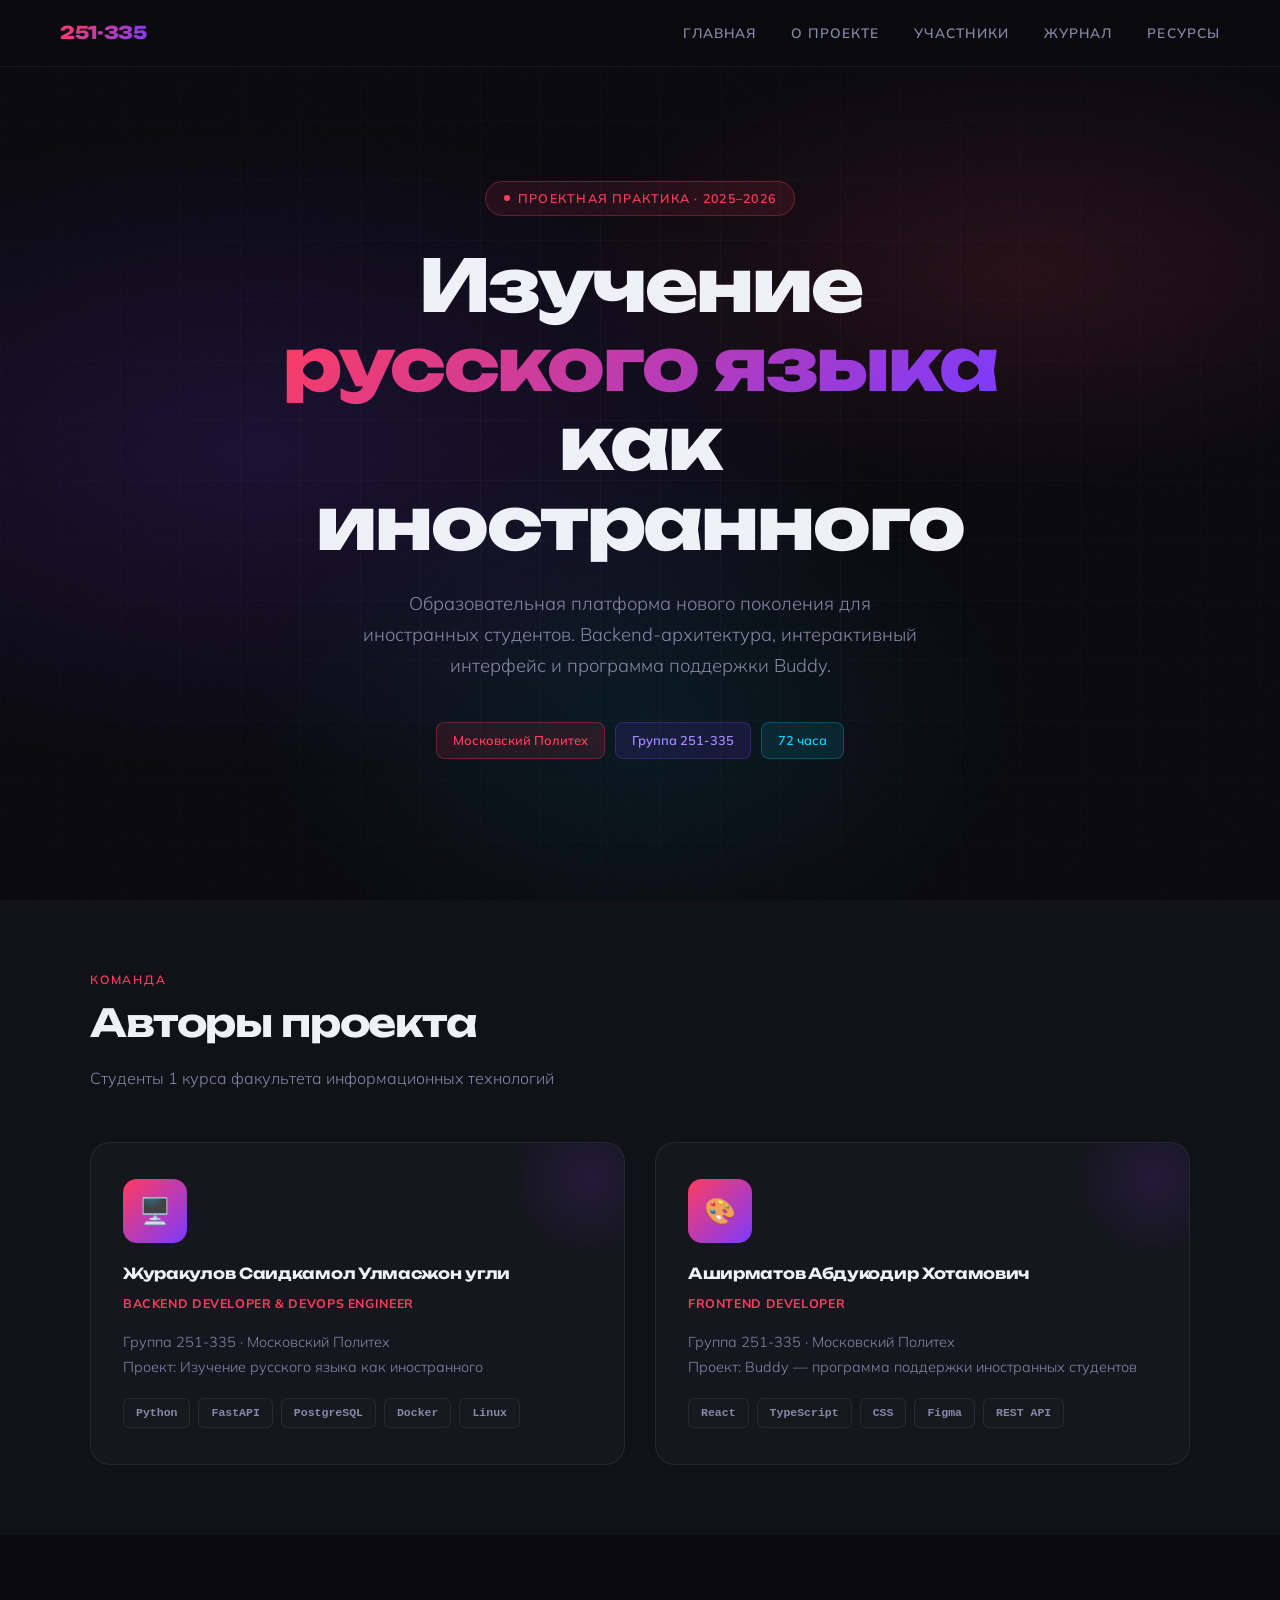
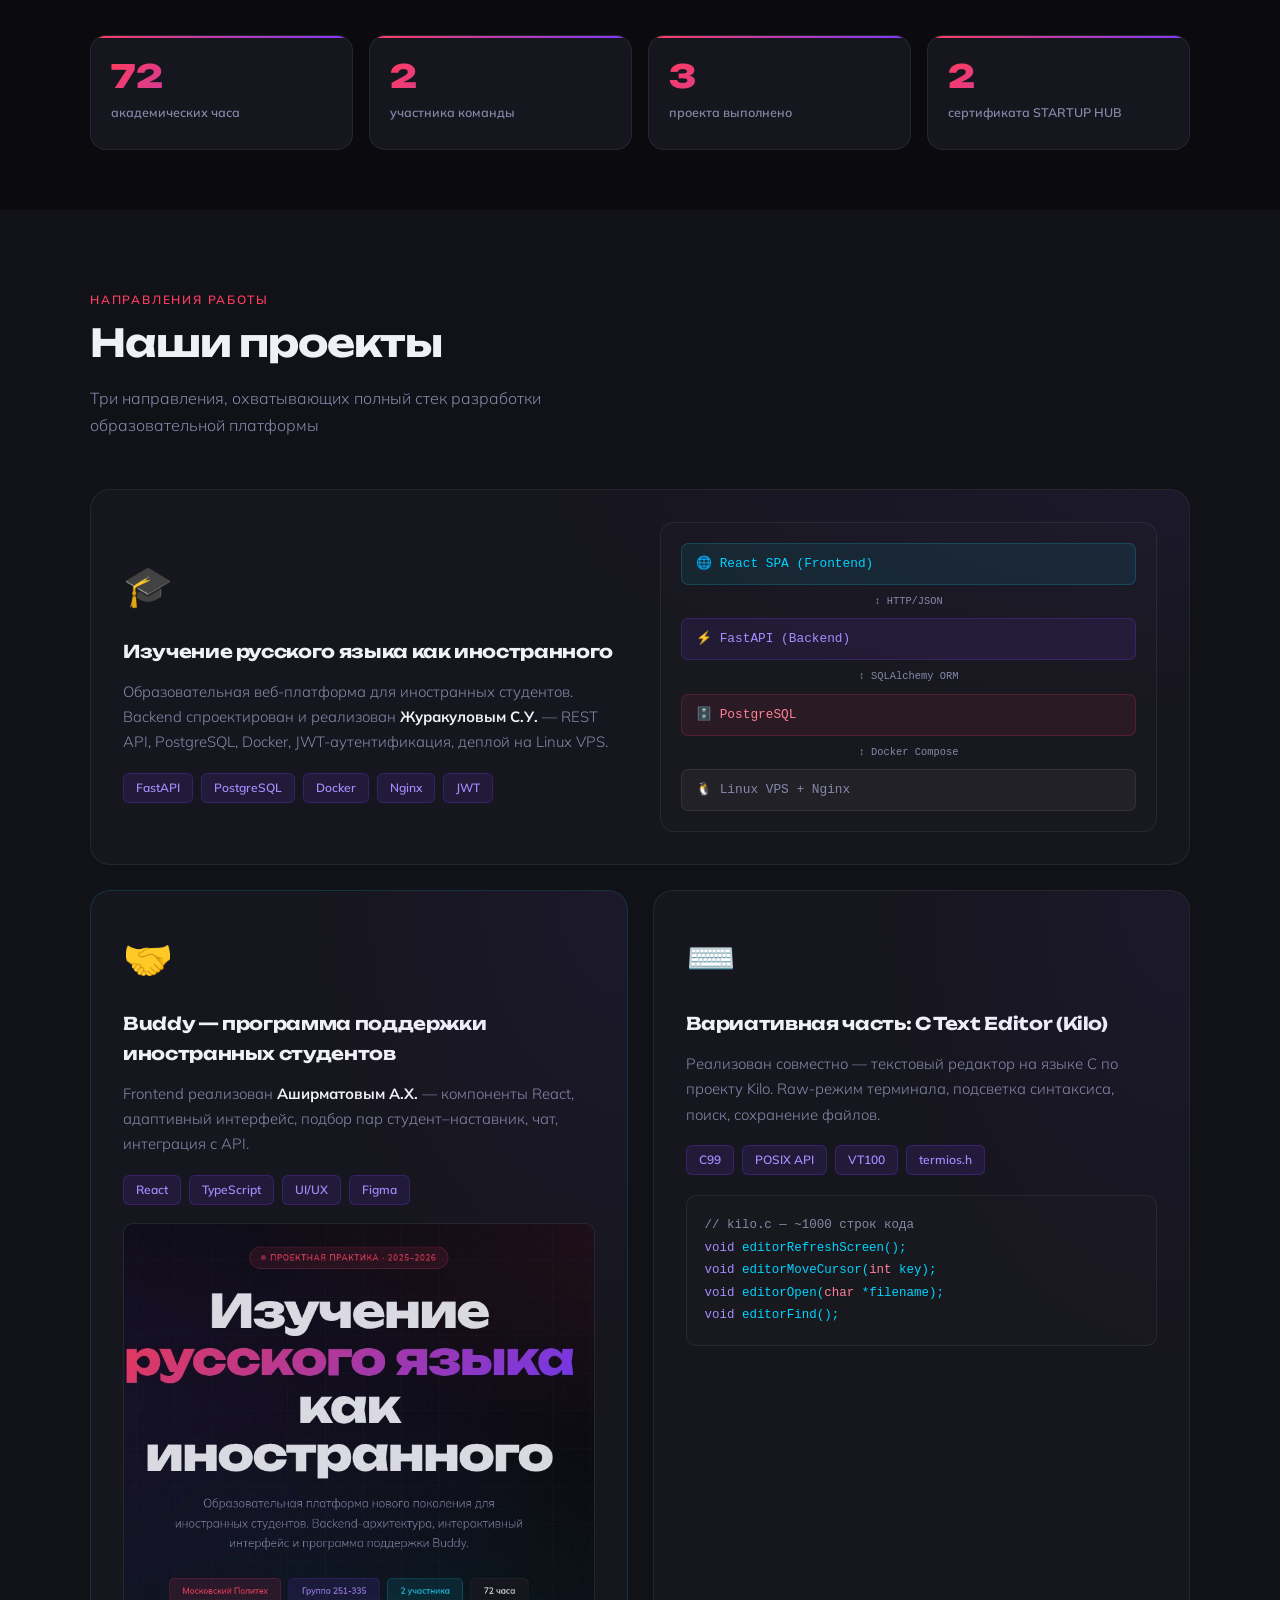
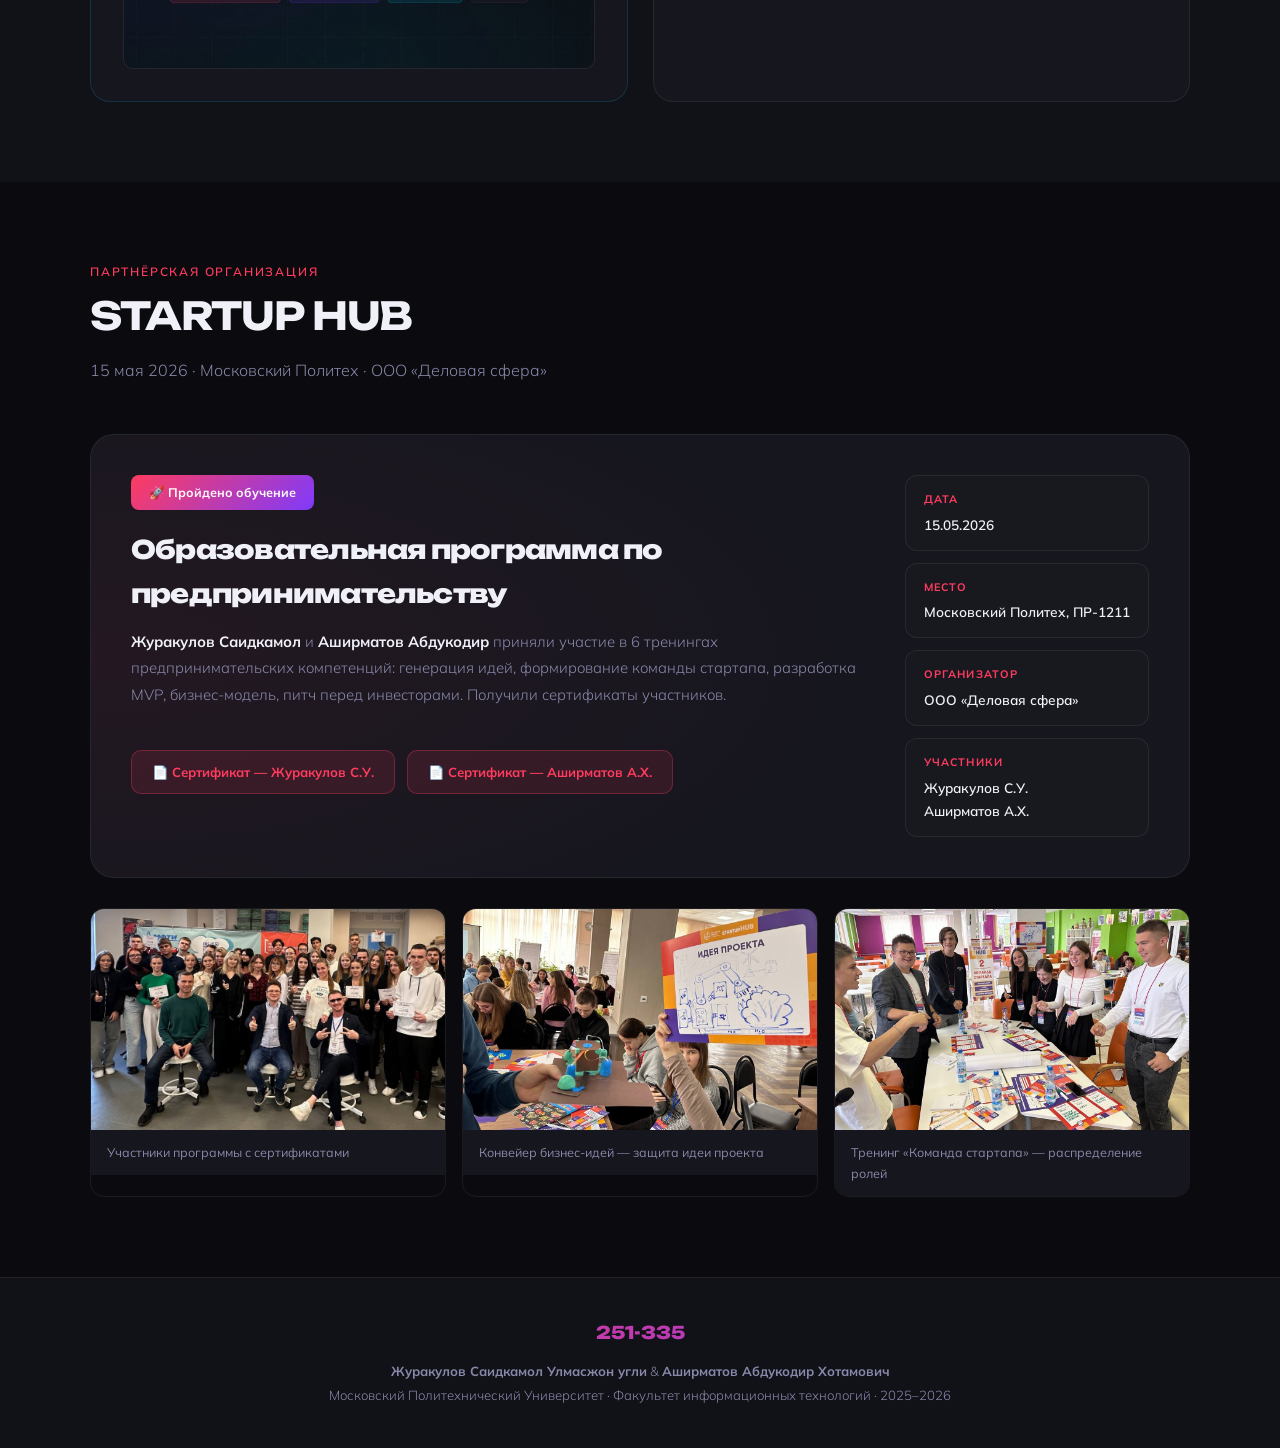
==== commit 8600e826: "adaptive" ====
--- a/index.html
+++ b/index.html
@@ -189,7 +189,7 @@
       </div>
     </div>
 
-    <div style="display:grid;grid-template-columns:1fr 1fr 1fr;gap:16px;margin-top:30px;">
+    <div style="display:grid; overflow:hidden;grid-template-columns: repeat(auto-fit, minmax(200px, 1fr));gap:16px;margin-top:30px;">
       <div style="border-radius:14px;overflow:hidden;border:1px solid var(--border);">
         <img src="img/startup1.png" alt="Участники STARTUP HUB с сертификатами" style="width:100%;display:block;aspect-ratio:16/10;object-fit:cover;" />
         <div style="padding:12px 16px;background:var(--card);font-size:0.78rem;color:var(--muted);">Участники программы с сертификатами</div>
--- a/style.css
+++ b/style.css
@@ -655,3 +655,103 @@
   footer { padding: 32px 20px; }
   footer p { font-size: 0.78rem; }
 }
+
+/* ════════════════════════════════════════
+   BUG FIXES — MOBILE OVERFLOW
+════════════════════════════════════════ */
+
+/* Global overflow fix */
+* { max-width: 100%; }
+img { max-width: 100%; height: auto; display: block; }
+
+/* Members — 3 ustunli grid mobilida buziladi */
+@media (max-width: 560px) {
+  /* Shared work ichidagi 3 ustun */
+  div[style*="grid-template-columns: 1fr 1fr 1fr"],
+  div[style*="grid-template-columns:1fr 1fr 1fr"] {
+    display: flex !important;
+    flex-direction: column !important;
+    gap: 14px !important;
+  }
+
+  /* Foto grid (3 rasm) */
+  div[style*="grid-template-columns:1fr 1fr 1fr"],
+  div[style*="grid-template-columns: 1fr 1fr 1fr"] {
+    display: flex !important;
+    flex-direction: column !important;
+    gap: 12px !important;
+  }
+
+  /* Journal STARTUP HUB card ichidagi sertifikat tugmalari */
+  .cert-link {
+    display: block !important;
+    width: 100% !important;
+    margin-right: 0 !important;
+    text-align: center !important;
+    box-sizing: border-box !important;
+    word-break: break-word !important;
+  }
+
+  /* Journal matn overflow */
+  .journal-content p,
+  .journal-content h3 {
+    word-break: break-word !important;
+    overflow-wrap: break-word !important;
+    max-width: 100% !important;
+  }
+
+  /* Event card matn */
+  .event-card h3,
+  .event-card p {
+    word-break: break-word !important;
+    overflow-wrap: break-word !important;
+  }
+
+  /* Inline style grid fixes */
+  section .container > div[style*="grid"] {
+    overflow: hidden !important;
+  }
+
+  /* Members shared work box */
+  div[style*="padding: 45px"],
+  div[style*="padding:45px"] {
+    padding: 24px 18px !important;
+  }
+
+  /* Rasm grid 3 ustun → 1 ustun */
+  div[style*="grid-template-columns:1fr 1fr 1fr"],
+  div[style*="grid-template-columns: 1fr 1fr 1fr"] {
+    grid-template-columns: 1fr !important;
+  }
+
+  /* About stats 2 ustun saqlash */
+  .about-stats {
+    grid-template-columns: 1fr 1fr !important;
+  }
+}
+
+/* Tablet uchun ham 3 ustun fix */
+@media (max-width: 768px) {
+  div[style*="grid-template-columns: 1fr 1fr 1fr"],
+  div[style*="grid-template-columns:1fr 1fr 1fr"] {
+    grid-template-columns: 1fr !important;
+  }
+
+  div[style*="grid-template-columns: 1fr 1fr"],
+  div[style*="grid-template-columns:1fr 1fr"] {
+    grid-template-columns: 1fr !important;
+  }
+
+  /* Event meta horizontal */
+  .event-meta {
+    flex-direction: column !important;
+    min-width: unset !important;
+  }
+
+  .cert-link {
+    margin-right: 0 !important;
+    margin-bottom: 10px !important;
+    display: block !important;
+    text-align: center !important;
+  }
+}
